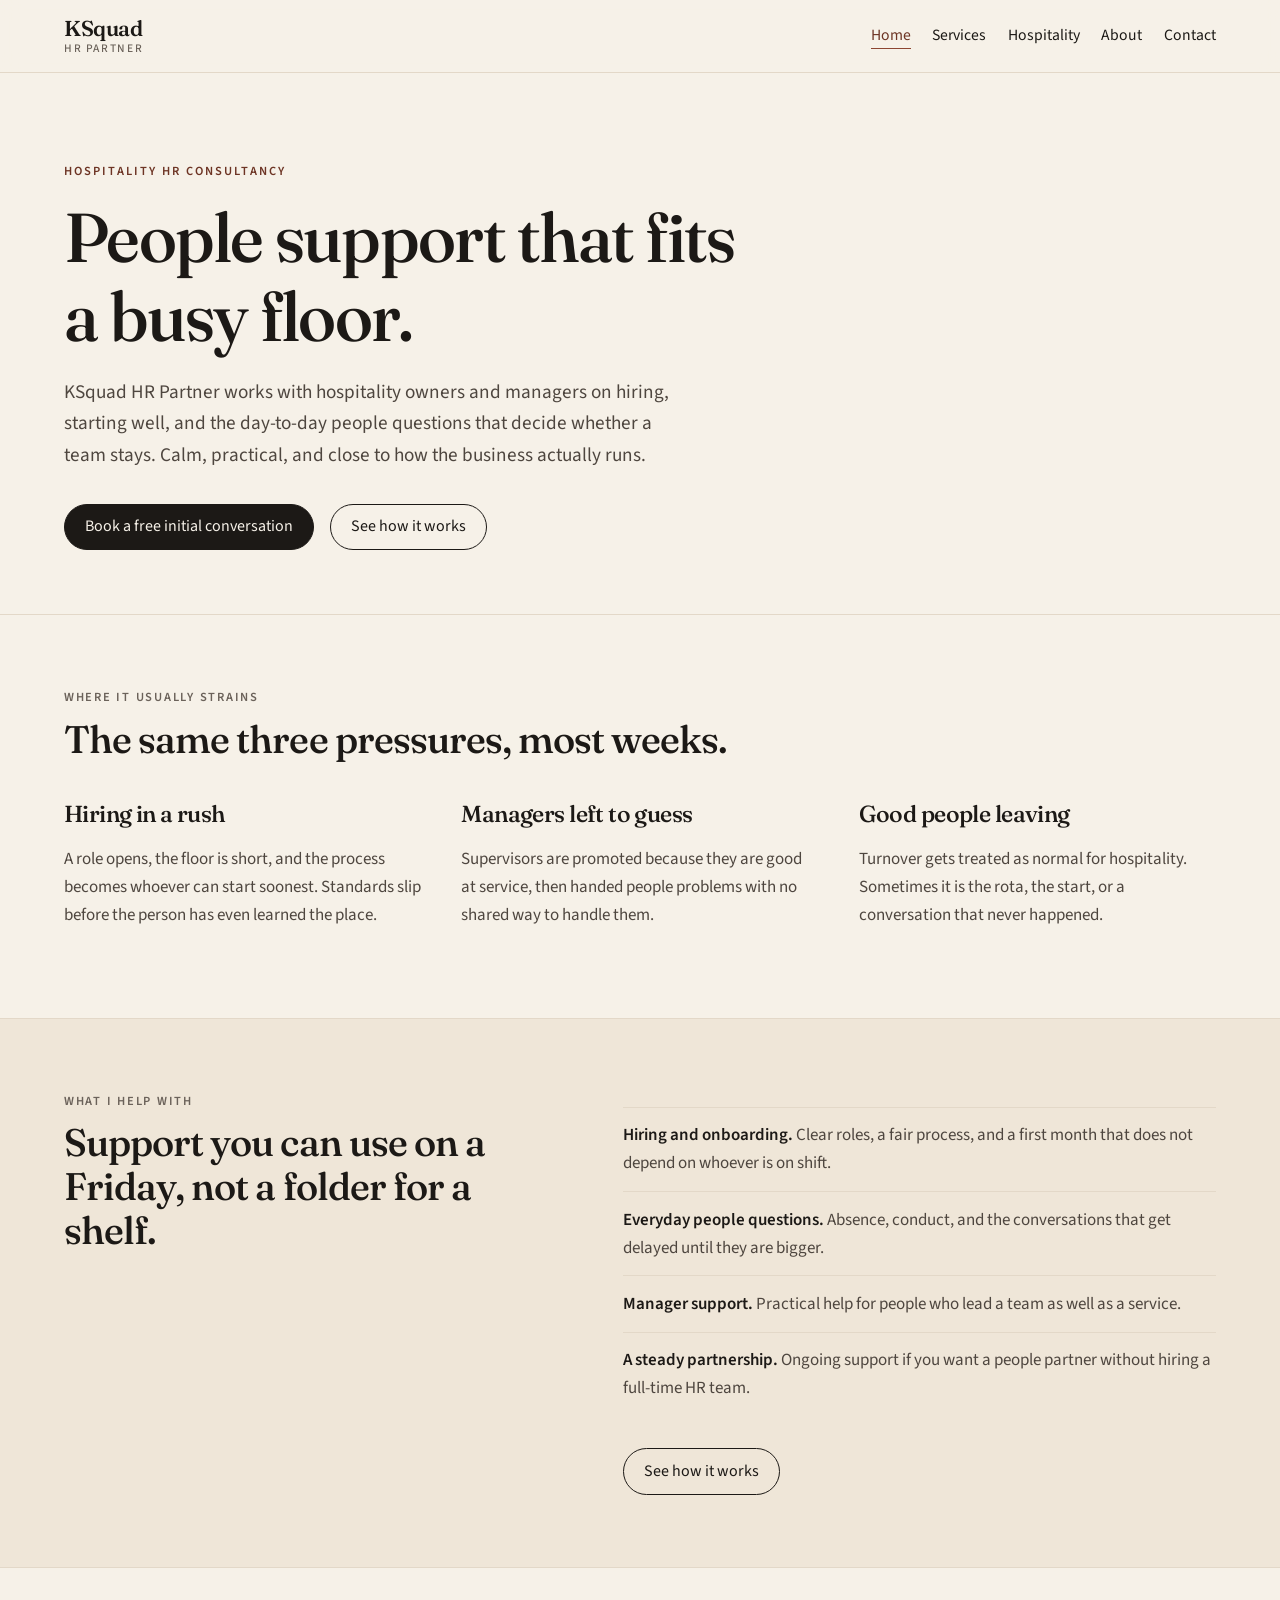
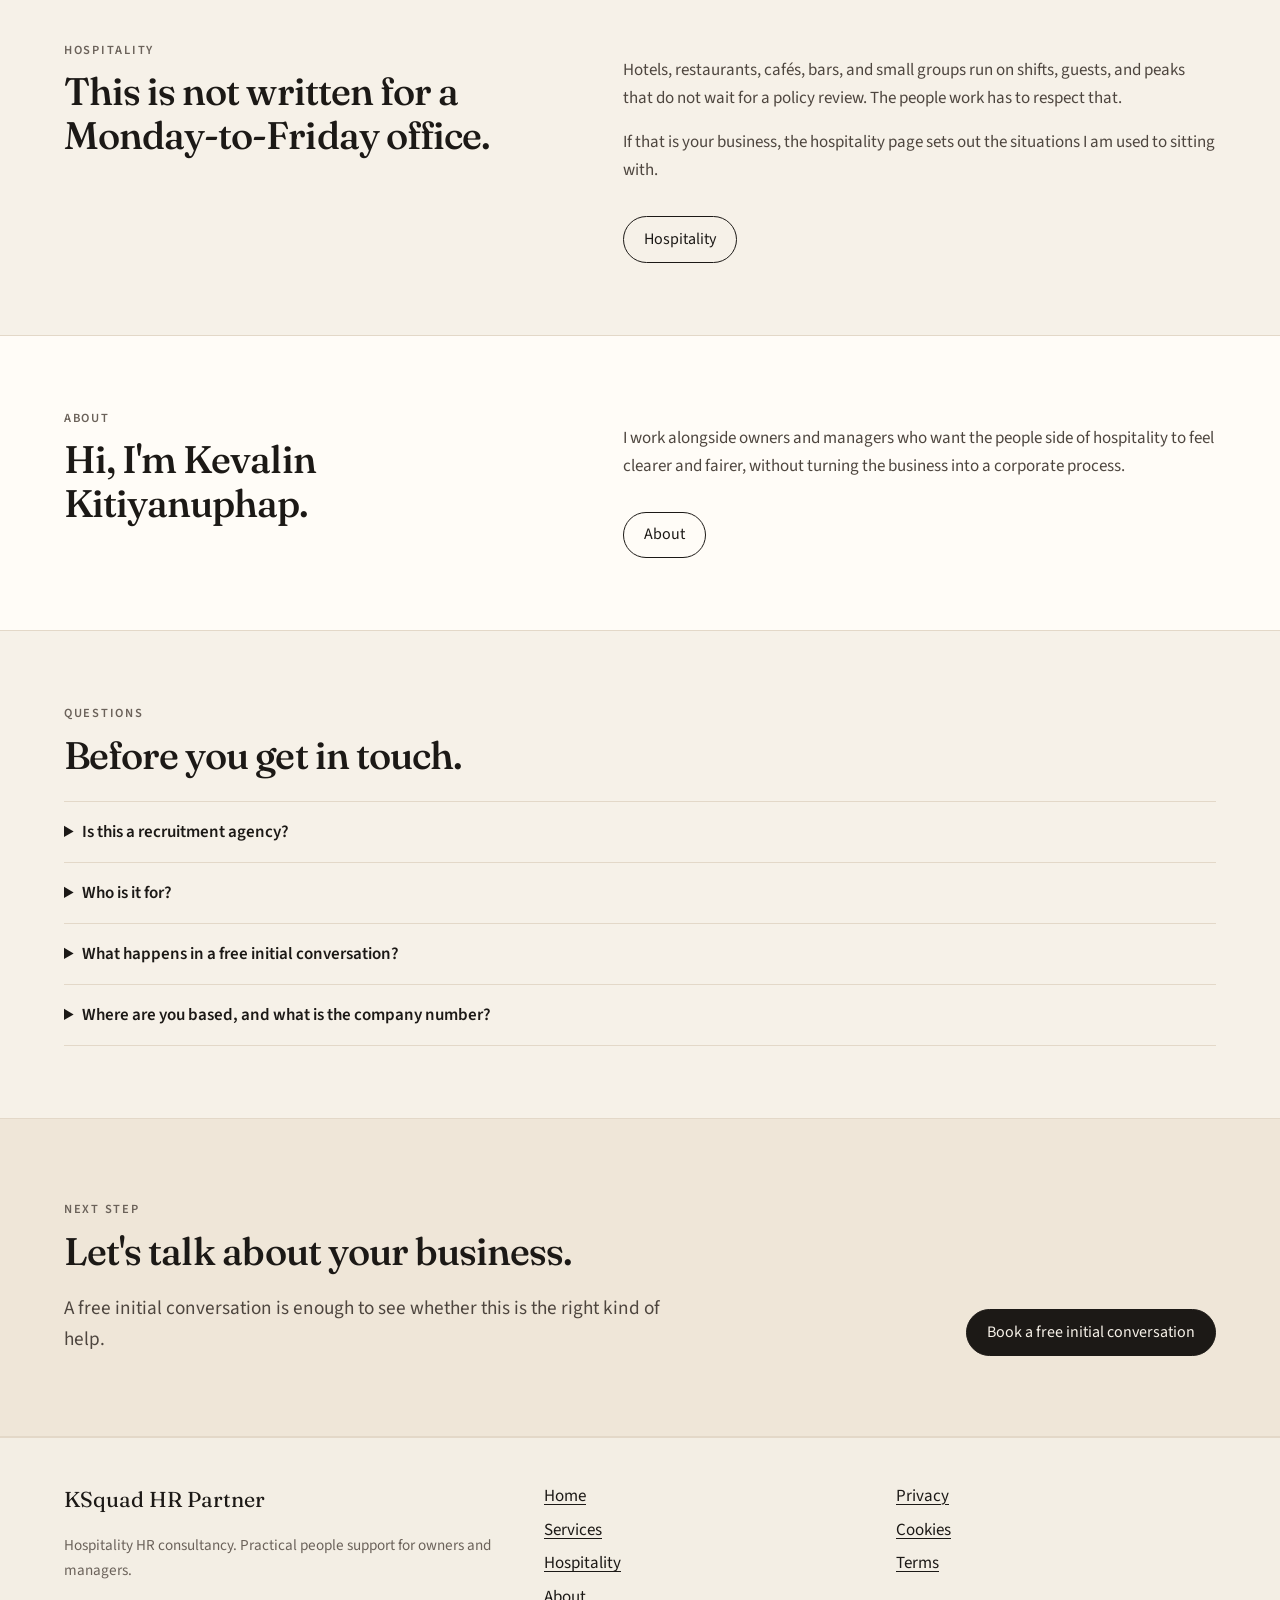
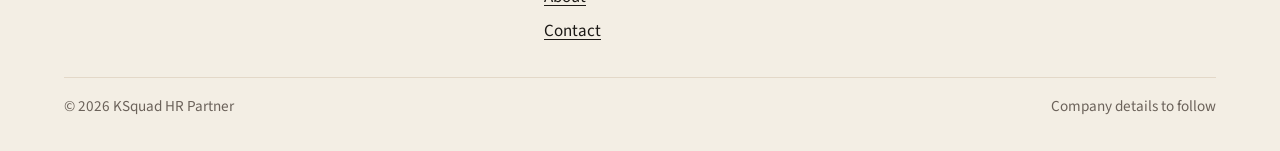
==== index.html @ db749e9b "Publish KSquad HR Partner marketing site Multi-page hospitality HR consultancy site for GitHub Pages" ====
<!DOCTYPE html>
<html lang="en">
<head>
  <meta charset="utf-8">
  <meta name="viewport" content="width=device-width, initial-scale=1">
  <title>KSquad HR Partner — Hospitality HR consultancy</title>
  <meta name="description" content="KSquad HR Partner helps hospitality owners and managers hire, lead, and keep their teams. Book a free initial conversation.">
  <link rel="icon" href="favicon.svg" type="image/svg+xml">
  <link rel="preconnect" href="https://fonts.googleapis.com">
  <link rel="preconnect" href="https://fonts.gstatic.com" crossorigin>
  <link href="https://fonts.googleapis.com/css2?family=Fraunces:opsz,wght@9..144,520;9..144,560&family=Source+Sans+3:ital,wght@0,400;0,600;1,400&display=swap" rel="stylesheet">
  <link rel="stylesheet" href="css/styles.css">
</head>
<body>
<a class="skip" href="#content">Skip to content</a>
<header class="site-header">
  <div class="wrap header-inner">
    <a class="brand" href="index.html">KSquad <span>HR Partner</span></a>
    <button class="nav-toggle" type="button" aria-expanded="false" aria-controls="site-nav">Menu</button>
    <nav id="site-nav" class="site-nav" aria-label="Primary">
      <a href="index.html" aria-current="page">Home</a>
      <a href="services.html">Services</a>
      <a href="hospitality.html">Hospitality</a>
      <a href="about.html">About</a>
      <a href="contact.html">Contact</a>
    </nav>
  </div>
</header>
<main id="content">

<section class="hero">
  <div class="wrap">
    <p class="eyebrow">Hospitality HR consultancy</p>
    <h1>People support that fits a busy floor.</h1>
    <p class="lede">KSquad HR Partner works with hospitality owners and managers on hiring, starting well, and the day-to-day people questions that decide whether a team stays. Calm, practical, and close to how the business actually runs.</p>
    <div class="actions">
      <a class="btn btn-primary" href="contact.html">Book a free initial conversation</a>
      <a class="btn btn-ghost" href="services.html">See how it works</a>
    </div>
  </div>
</section>
<hr class="rule">
<section class="section">
  <div class="wrap">
    <p class="kicker">Where it usually strains</p>
    <h2>The same three pressures, most weeks.</h2>
    <div class="grid-3">
      <article class="card">
        <h3>Hiring in a rush</h3>
        <p>A role opens, the floor is short, and the process becomes whoever can start soonest. Standards slip before the person has even learned the place.</p>
      </article>
      <article class="card">
        <h3>Managers left to guess</h3>
        <p>Supervisors are promoted because they are good at service, then handed people problems with no shared way to handle them.</p>
      </article>
      <article class="card">
        <h3>Good people leaving</h3>
        <p>Turnover gets treated as normal for hospitality. Sometimes it is the rota, the start, or a conversation that never happened.</p>
      </article>
    </div>
  </div>
</section>
<section class="section band">
  <div class="wrap split">
    <div>
      <p class="kicker">What I help with</p>
      <h2>Support you can use on a Friday, not a folder for a shelf.</h2>
    </div>
    <div>
      <ul class="list">
        <li><strong>Hiring and onboarding.</strong> Clear roles, a fair process, and a first month that does not depend on whoever is on shift.</li>
        <li><strong>Everyday people questions.</strong> Absence, conduct, and the conversations that get delayed until they are bigger.</li>
        <li><strong>Manager support.</strong> Practical help for people who lead a team as well as a service.</li>
        <li><strong>A steady partnership.</strong> Ongoing support if you want a people partner without hiring a full-time HR team.</li>
      </ul>
      <div class="actions">
        <a class="btn btn-ghost" href="services.html">See how it works</a>
      </div>
    </div>
  </div>
</section>
<section class="section">
  <div class="wrap split">
    <div>
      <p class="kicker">Hospitality</p>
      <h2>This is not written for a Monday-to-Friday office.</h2>
    </div>
    <div class="prose">
      <p>Hotels, restaurants, cafés, bars, and small groups run on shifts, guests, and peaks that do not wait for a policy review. The people work has to respect that.</p>
      <p>If that is your business, the hospitality page sets out the situations I am used to sitting with.</p>
      <div class="actions">
        <a class="btn btn-ghost" href="hospitality.html">Hospitality</a>
      </div>
    </div>
  </div>
</section>
<section class="section paper">
  <div class="wrap split">
    <div>
      <p class="kicker">About</p>
      <h2>Hi, I'm Kevalin Kitiyanuphap.</h2>
    </div>
    <div class="prose">
      <p>I work alongside owners and managers who want the people side of hospitality to feel clearer and fairer, without turning the business into a corporate process.</p>
      <div class="actions">
        <a class="btn btn-ghost" href="about.html">About</a>
      </div>
    </div>
  </div>
</section>
<section class="section">
  <div class="wrap">
    <p class="kicker">Questions</p>
    <h2>Before you get in touch.</h2>
    <div class="faq">
      <details>
        <summary>Is this a recruitment agency?</summary>
        <p>No. A recruitment agency fills a vacancy and moves on. KSquad HR Partner is a consultancy: how you hire, how people start, how managers lead, and how you handle what comes up after someone joins.</p>
      </details>
      <details>
        <summary>Who is it for?</summary>
        <p>Independent hotels, restaurants, cafés, bars, and small hospitality groups. It is especially useful if you are still the person who answers the people questions yourself.</p>
      </details>
      <details>
        <summary>What happens in a free initial conversation?</summary>
        <p>We talk about the business, what is getting in the way, and whether working together is a good fit. There is no obligation and no prepared pitch.</p>
      </details>
      <details>
        <summary>Where are you based, and what is the company number?</summary>
        <p>Company details to follow. Registered address and company number will be published when they are confirmed. They are not invented on this site.</p>
      </details>
    </div>
  </div>
</section>
<section class="close band">
  <div class="wrap">
    <div>
      <p class="kicker">Next step</p>
      <h2>Let's talk about your business.</h2>
      <p class="lede">A free initial conversation is enough to see whether this is the right kind of help.</p>
    </div>
    <a class="btn btn-primary" href="contact.html">Book a free initial conversation</a>
  </div>
</section>

</main>
<footer class="site-footer">
  <div class="wrap footer-grid">
    <div>
      <p class="footer-brand">KSquad HR Partner</p>
      <p class="note">Hospitality HR consultancy. Practical people support for owners and managers.</p>
    </div>
    <nav aria-label="Footer">
      <a href="index.html">Home</a>
      <a href="services.html">Services</a>
      <a href="hospitality.html">Hospitality</a>
      <a href="about.html">About</a>
      <a href="contact.html">Contact</a>
    </nav>
    <nav aria-label="Legal">
      <a href="privacy.html">Privacy</a>
      <a href="cookies.html">Cookies</a>
      <a href="terms.html">Terms</a>
    </nav>
  </div>
  <div class="wrap footer-base">
    <p>© 2026 KSquad HR Partner</p>
    <p>Company details to follow</p>
  </div>
</footer>
<script src="js/site.js"></script>
</body>
</html>
---- css/styles.css ----
:root {
  --cream: #f6f1e8;
  --cream-deep: #efe6d8;
  --paper: #fffcf7;
  --ink: #1c1916;
  --ink-soft: #4e463f;
  --muted: #6b625a;
  --line: #e3d8c8;
  --accent: #8c4632;
  --accent-deep: #6d3424;
  --header: 4.5rem;
  --wrap: 72rem;
  --serif: "Fraunces", "Iowan Old Style", Palatino, "Palatino Linotype", serif;
  --sans: "Source Sans 3", "Segoe UI", Helvetica, Arial, sans-serif;
}

*,
*::before,
*::after { box-sizing: border-box; }

html { scroll-behavior: smooth; }

body {
  margin: 0;
  background: var(--cream);
  color: var(--ink);
  font-family: var(--sans);
  font-size: 1.0625rem;
  line-height: 1.65;
  font-weight: 400;
}

img { max-width: 100%; }

a { color: var(--accent-deep); text-underline-offset: 0.18em; }

a:hover { color: var(--accent); }

:focus-visible {
  outline: 2px solid var(--accent);
  outline-offset: 3px;
}

.skip {
  position: absolute;
  left: 1rem;
  top: -4rem;
  background: var(--ink);
  color: var(--cream);
  padding: 0.6rem 0.9rem;
  z-index: 20;
}

.skip:focus { top: 0.6rem; color: var(--cream); }

.wrap {
  width: min(var(--wrap), calc(100% - 2.5rem));
  margin-inline: auto;
}

.site-header {
  position: sticky;
  top: 0;
  z-index: 10;
  background: rgba(246, 241, 232, 0.92);
  backdrop-filter: blur(10px);
  border-bottom: 1px solid var(--line);
}

.header-inner {
  min-height: var(--header);
  display: flex;
  align-items: center;
  justify-content: space-between;
  gap: 1.5rem;
}

.brand {
  color: var(--ink);
  text-decoration: none;
  font-family: var(--serif);
  font-weight: 560;
  font-size: 1.35rem;
  letter-spacing: -0.02em;
  line-height: 1.1;
}

.brand span {
  display: block;
  font-family: var(--sans);
  font-weight: 500;
  font-size: 0.72rem;
  letter-spacing: 0.14em;
  text-transform: uppercase;
  color: var(--muted);
  margin-top: 0.15rem;
}

.nav-toggle {
  display: none;
  background: transparent;
  border: 1px solid var(--ink);
  color: var(--ink);
  font: inherit;
  font-size: 0.95rem;
  padding: 0.4rem 0.75rem;
  border-radius: 999px;
  cursor: pointer;
}

.site-nav {
  display: flex;
  gap: 1.35rem;
  align-items: center;
}

.site-nav a {
  color: var(--ink);
  text-decoration: none;
  font-size: 0.98rem;
}

.site-nav a:hover { color: var(--accent-deep); }

.site-nav a[aria-current="page"] {
  color: var(--accent-deep);
  box-shadow: inset 0 -1px 0 var(--accent);
}

main { display: block; }

.hero {
  padding: 5.5rem 0 4rem;
}

.eyebrow {
  font-size: 0.78rem;
  letter-spacing: 0.16em;
  text-transform: uppercase;
  color: var(--accent-deep);
  margin: 0 0 1rem;
  font-weight: 600;
}

h1, h2, h3 {
  font-family: var(--serif);
  font-weight: 520;
  letter-spacing: -0.025em;
  line-height: 1.15;
  margin: 0;
}

h1 { font-size: clamp(2.5rem, 5.4vw, 4.4rem); max-width: 16ch; }

h2 { font-size: clamp(1.8rem, 3vw, 2.6rem); }

h3 { font-size: 1.45rem; }

.lede {
  font-size: 1.2rem;
  color: var(--ink-soft);
  max-width: 38rem;
  margin: 1.25rem 0 0;
}

.actions {
  display: flex;
  flex-wrap: wrap;
  gap: 0.75rem 1rem;
  margin-top: 2rem;
}

.btn {
  display: inline-flex;
  align-items: center;
  justify-content: center;
  text-decoration: none;
  border-radius: 999px;
  padding: 0.8rem 1.25rem;
  font-size: 1rem;
  line-height: 1.2;
  border: 1px solid var(--ink);
  cursor: pointer;
  font-family: inherit;
}

.btn-primary {
  background: var(--ink);
  color: var(--cream);
}

.btn-primary:hover { background: var(--accent-deep); border-color: var(--accent-deep); color: #fff; }

.btn-ghost {
  background: transparent;
  color: var(--ink);
}

.btn-ghost:hover { background: var(--cream-deep); color: var(--ink); }

.section { padding: 4.5rem 0; }

.section-tight { padding-top: 0; }

.rule {
  border: 0;
  border-top: 1px solid var(--line);
  margin: 0;
}

.band {
  background: var(--cream-deep);
  border-block: 1px solid var(--line);
}

.paper {
  background: var(--paper);
  border-block: 1px solid var(--line);
}

.split {
  display: grid;
  grid-template-columns: 1fr 1.2fr;
  gap: 3rem 4rem;
  align-items: start;
}

.grid-3 {
  display: grid;
  grid-template-columns: repeat(3, 1fr);
  gap: 2rem 2.5rem;
  margin-top: 2.5rem;
}

.grid-2 {
  display: grid;
  grid-template-columns: 1fr 1fr;
  gap: 1.5rem 2.5rem;
  margin-top: 2.25rem;
}

.kicker {
  font-size: 0.78rem;
  letter-spacing: 0.14em;
  text-transform: uppercase;
  color: var(--muted);
  margin: 0 0 0.55rem;
  font-weight: 600;
}

.card h3 { margin-bottom: 0.55rem; }

.card p, .prose p { color: var(--ink-soft); }

.prose { max-width: 40rem; }

.prose p { margin: 1rem 0 0; }

.prose h2 { margin-top: 2.5rem; }

.list {
  margin: 1rem 0 0;
  padding: 0;
  list-style: none;
}

.list li {
  padding: 0.85rem 0;
  border-top: 1px solid var(--line);
  color: var(--ink-soft);
}

.list strong { color: var(--ink); font-weight: 600; }

.steps { margin: 2rem 0 0; padding: 0; list-style: none; counter-reset: step; }

.steps li {
  counter-increment: step;
  display: grid;
  grid-template-columns: auto 1fr;
  gap: 1.25rem;
  padding: 1.35rem 0;
  border-top: 1px solid var(--line);
}

.steps li::before {
  content: counter(step, decimal-leading-zero);
  font-family: var(--serif);
  font-size: 1.35rem;
  color: var(--accent);
  min-width: 2.2rem;
}

.faq { margin-top: 1.5rem; }

.faq details {
  border-top: 1px solid var(--line);
  padding: 1rem 0;
}

.faq details:last-child { border-bottom: 1px solid var(--line); }

.faq summary {
  cursor: pointer;
  font-weight: 600;
  color: var(--ink);
}

.faq details p { margin: 0.7rem 0 0; color: var(--ink-soft); max-width: 42rem; }

.close {
  padding: 5rem 0;
}

.close .wrap {
  display: flex;
  justify-content: space-between;
  align-items: end;
  gap: 2rem;
}

.page-hero { padding: 4.25rem 0 2.5rem; }

.page-hero h1 { max-width: 18ch; }

.service {
  padding: 1.6rem 0;
  border-top: 1px solid var(--line);
}

.service:last-of-type { border-bottom: 1px solid var(--line); }

.service p { margin: 0.45rem 0 0; color: var(--ink-soft); max-width: 40rem; }

form {
  display: grid;
  gap: 1rem;
  margin-top: 1.75rem;
  max-width: 36rem;
}

label { display: grid; gap: 0.35rem; font-weight: 600; font-size: 0.95rem; }

input, textarea {
  font: inherit;
  color: var(--ink);
  background: var(--paper);
  border: 1px solid #d5cbbd;
  border-radius: 0.4rem;
  padding: 0.7rem 0.8rem;
  width: 100%;
}

textarea { min-height: 9rem; resize: vertical; }

.confirm {
  margin-top: 1.25rem;
  padding: 1rem 1.1rem;
  background: var(--paper);
  border: 1px solid var(--line);
  max-width: 36rem;
}

.confirm[hidden] { display: none; }

.contact-links {
  margin-top: 2rem;
  display: grid;
  gap: 0.35rem;
}

.note { color: var(--muted); font-size: 0.95rem; }

.site-footer {
  border-top: 1px solid var(--line);
  padding: 2.75rem 0 2rem;
  background: #f3eee4;
}

.footer-grid {
  display: grid;
  grid-template-columns: 1.4fr 1fr 1fr;
  gap: 2rem;
}

.footer-brand {
  font-family: var(--serif);
  font-size: 1.35rem;
  margin: 0 0 0.4rem;
}

.site-footer nav {
  display: flex;
  flex-direction: column;
  gap: 0.35rem;
}

.site-footer a { color: var(--ink); }

.footer-base {
  display: flex;
  justify-content: space-between;
  gap: 1rem;
  flex-wrap: wrap;
  margin-top: 2rem;
  padding-top: 1rem;
  border-top: 1px solid var(--line);
  color: var(--muted);
  font-size: 0.95rem;
}

.footer-base p { margin: 0; }

@media (max-width: 800px) {
  .nav-toggle { display: inline-flex; }

  .site-nav {
    display: none;
    position: absolute;
    left: 0;
    right: 0;
    top: 100%;
    background: var(--cream);
    border-bottom: 1px solid var(--line);
    flex-direction: column;
    align-items: flex-start;
    padding: 0.75rem 1.25rem 1.1rem;
    gap: 0.7rem;
  }

  .site-nav.is-open { display: flex; }

  .split, .grid-3, .grid-2, .footer-grid, .close .wrap {
    grid-template-columns: 1fr;
    display: grid;
  }

  .hero { padding-top: 3.25rem; }

  h1 { max-width: none; }

  .close .wrap { align-items: start; }
}

@media (prefers-reduced-motion: reduce) {
  html { scroll-behavior: auto; }
}
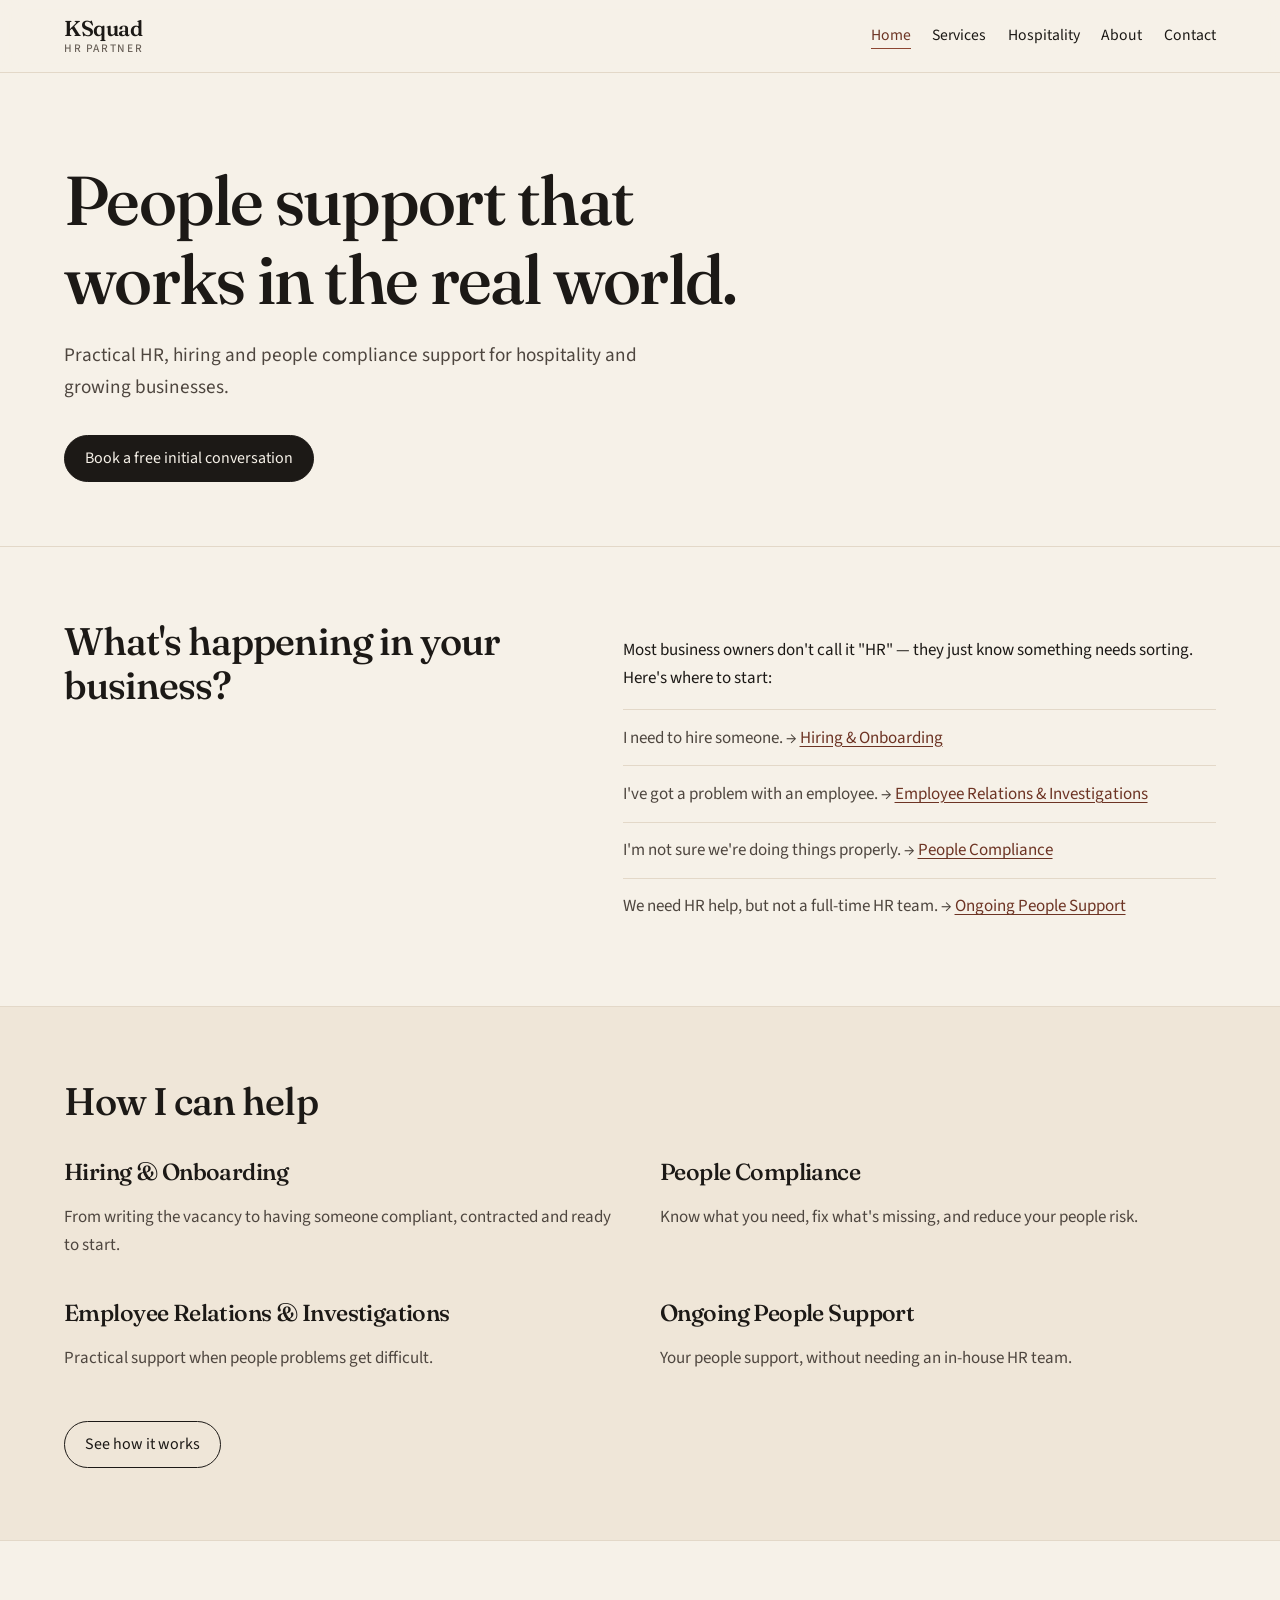
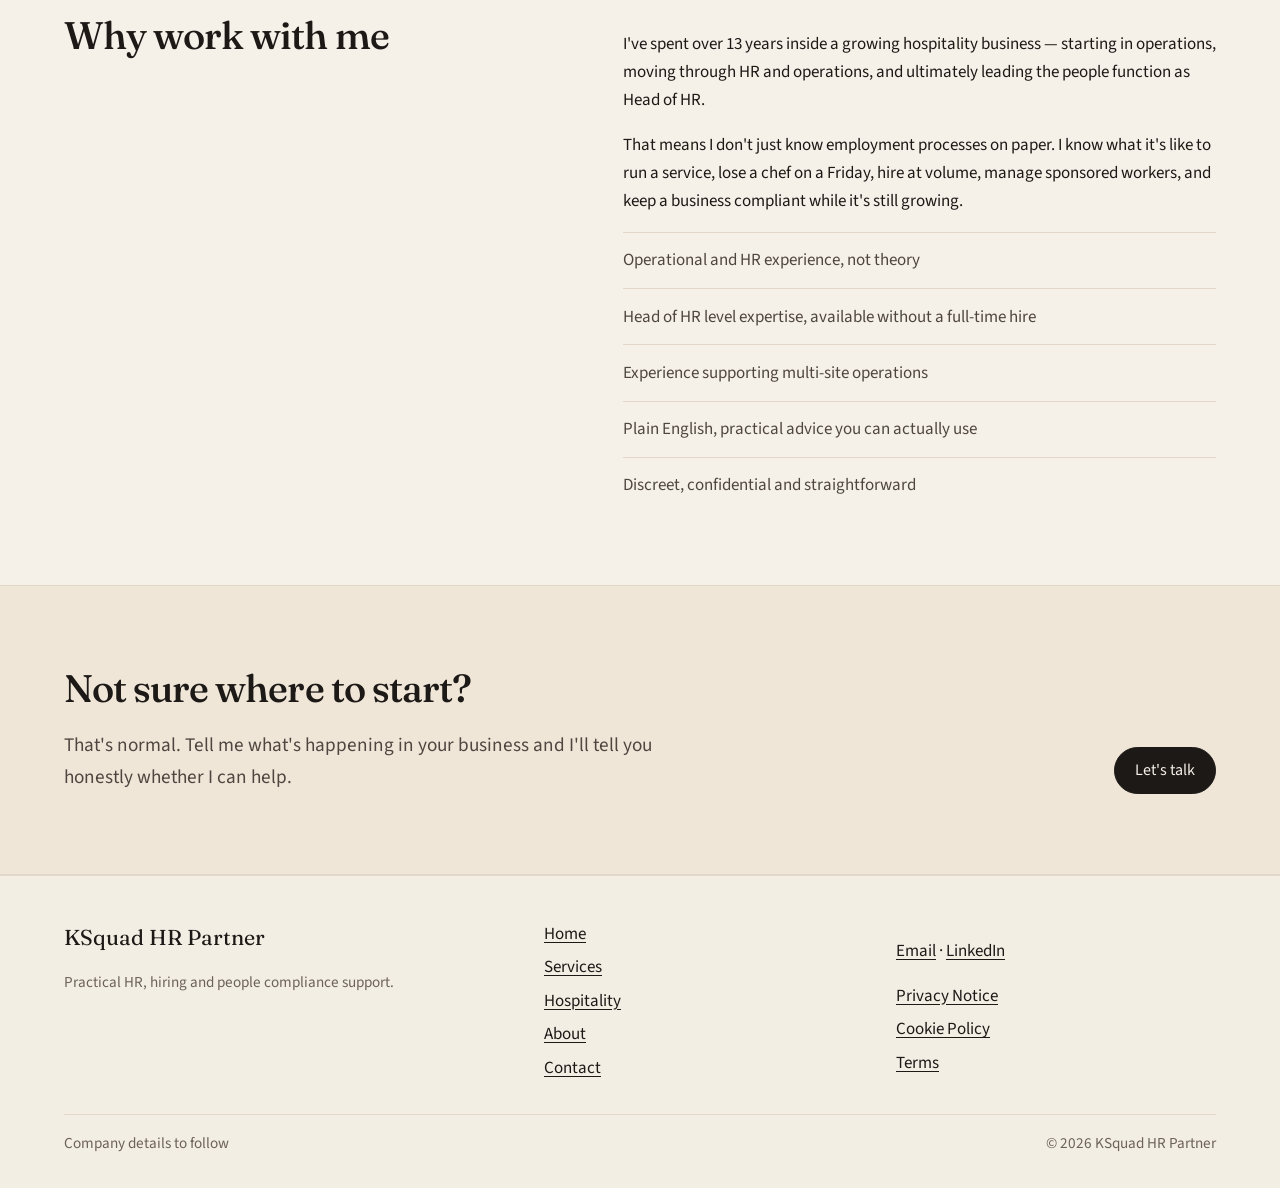
==== commit cd8397fd: "Replace page copy with the brief's exact lines Swap invented marketing text for the supplied headlin" ====
--- a/index.html
+++ b/index.html
@@ -3,8 +3,8 @@
 <head>
   <meta charset="utf-8">
   <meta name="viewport" content="width=device-width, initial-scale=1">
-  <title>KSquad HR Partner — Hospitality HR consultancy</title>
-  <meta name="description" content="KSquad HR Partner helps hospitality owners and managers hire, lead, and keep their teams. Book a free initial conversation.">
+  <title>KSquad HR Partner</title>
+  <meta name="description" content="Practical HR, hiring and people compliance support for hospitality and growing businesses.">
   <link rel="icon" href="favicon.svg" type="image/svg+xml">
   <link rel="preconnect" href="https://fonts.googleapis.com">
   <link rel="preconnect" href="https://fonts.gstatic.com" crossorigin>
@@ -30,116 +30,81 @@
 
 <section class="hero">
   <div class="wrap">
-    <p class="eyebrow">Hospitality HR consultancy</p>
-    <h1>People support that fits a busy floor.</h1>
-    <p class="lede">KSquad HR Partner works with hospitality owners and managers on hiring, starting well, and the day-to-day people questions that decide whether a team stays. Calm, practical, and close to how the business actually runs.</p>
+    <h1>People support that works in the real world.</h1>
+    <p class="lede">Practical HR, hiring and people compliance support for hospitality and growing businesses.</p>
     <div class="actions">
       <a class="btn btn-primary" href="contact.html">Book a free initial conversation</a>
-      <a class="btn btn-ghost" href="services.html">See how it works</a>
     </div>
   </div>
 </section>
 <hr class="rule">
 <section class="section">
-  <div class="wrap">
-    <p class="kicker">Where it usually strains</p>
-    <h2>The same three pressures, most weeks.</h2>
-    <div class="grid-3">
-      <article class="card">
-        <h3>Hiring in a rush</h3>
-        <p>A role opens, the floor is short, and the process becomes whoever can start soonest. Standards slip before the person has even learned the place.</p>
-      </article>
-      <article class="card">
-        <h3>Managers left to guess</h3>
-        <p>Supervisors are promoted because they are good at service, then handed people problems with no shared way to handle them.</p>
-      </article>
-      <article class="card">
-        <h3>Good people leaving</h3>
-        <p>Turnover gets treated as normal for hospitality. Sometimes it is the rota, the start, or a conversation that never happened.</p>
-      </article>
+  <div class="wrap split">
+    <div>
+      <h2>What's happening in your business?</h2>
+    </div>
+    <div>
+      <p>Most business owners don't call it "HR" — they just know something needs sorting. Here's where to start:</p>
+      <ul class="list">
+        <li>I need to hire someone. → <a href="services.html#hiring">Hiring &amp; Onboarding</a></li>
+        <li>I've got a problem with an employee. → <a href="services.html#relations">Employee Relations &amp; Investigations</a></li>
+        <li>I'm not sure we're doing things properly. → <a href="services.html#compliance">People Compliance</a></li>
+        <li>We need HR help, but not a full-time HR team. → <a href="services.html#ongoing">Ongoing People Support</a></li>
+      </ul>
     </div>
   </div>
 </section>
 <section class="section band">
-  <div class="wrap split">
-    <div>
-      <p class="kicker">What I help with</p>
-      <h2>Support you can use on a Friday, not a folder for a shelf.</h2>
+  <div class="wrap">
+    <h2>How I can help</h2>
+    <div class="grid-2">
+      <article class="card">
+        <h3>Hiring &amp; Onboarding</h3>
+        <p>From writing the vacancy to having someone compliant, contracted and ready to start.</p>
+      </article>
+      <article class="card">
+        <h3>People Compliance</h3>
+        <p>Know what you need, fix what's missing, and reduce your people risk.</p>
+      </article>
+      <article class="card">
+        <h3>Employee Relations &amp; Investigations</h3>
+        <p>Practical support when people problems get difficult.</p>
+      </article>
+      <article class="card">
+        <h3>Ongoing People Support</h3>
+        <p>Your people support, without needing an in-house HR team.</p>
+      </article>
     </div>
-    <div>
-      <ul class="list">
-        <li><strong>Hiring and onboarding.</strong> Clear roles, a fair process, and a first month that does not depend on whoever is on shift.</li>
-        <li><strong>Everyday people questions.</strong> Absence, conduct, and the conversations that get delayed until they are bigger.</li>
-        <li><strong>Manager support.</strong> Practical help for people who lead a team as well as a service.</li>
-        <li><strong>A steady partnership.</strong> Ongoing support if you want a people partner without hiring a full-time HR team.</li>
-      </ul>
-      <div class="actions">
-        <a class="btn btn-ghost" href="services.html">See how it works</a>
-      </div>
+    <div class="actions">
+      <a class="btn btn-ghost" href="services.html">See how it works</a>
     </div>
   </div>
 </section>
 <section class="section">
   <div class="wrap split">
     <div>
-      <p class="kicker">Hospitality</p>
-      <h2>This is not written for a Monday-to-Friday office.</h2>
+      <h2>Why work with me</h2>
     </div>
-    <div class="prose">
-      <p>Hotels, restaurants, cafés, bars, and small groups run on shifts, guests, and peaks that do not wait for a policy review. The people work has to respect that.</p>
-      <p>If that is your business, the hospitality page sets out the situations I am used to sitting with.</p>
-      <div class="actions">
-        <a class="btn btn-ghost" href="hospitality.html">Hospitality</a>
-      </div>
-    </div>
-  </div>
-</section>
-<section class="section paper">
-  <div class="wrap split">
     <div>
-      <p class="kicker">About</p>
-      <h2>Hi, I'm Kevalin Kitiyanuphap.</h2>
-    </div>
-    <div class="prose">
-      <p>I work alongside owners and managers who want the people side of hospitality to feel clearer and fairer, without turning the business into a corporate process.</p>
-      <div class="actions">
-        <a class="btn btn-ghost" href="about.html">About</a>
-      </div>
-    </div>
-  </div>
-</section>
-<section class="section">
-  <div class="wrap">
-    <p class="kicker">Questions</p>
-    <h2>Before you get in touch.</h2>
-    <div class="faq">
-      <details>
-        <summary>Is this a recruitment agency?</summary>
-        <p>No. A recruitment agency fills a vacancy and moves on. KSquad HR Partner is a consultancy: how you hire, how people start, how managers lead, and how you handle what comes up after someone joins.</p>
-      </details>
-      <details>
-        <summary>Who is it for?</summary>
-        <p>Independent hotels, restaurants, cafés, bars, and small hospitality groups. It is especially useful if you are still the person who answers the people questions yourself.</p>
-      </details>
-      <details>
-        <summary>What happens in a free initial conversation?</summary>
-        <p>We talk about the business, what is getting in the way, and whether working together is a good fit. There is no obligation and no prepared pitch.</p>
-      </details>
-      <details>
-        <summary>Where are you based, and what is the company number?</summary>
-        <p>Company details to follow. Registered address and company number will be published when they are confirmed. They are not invented on this site.</p>
-      </details>
+      <p>I've spent over 13 years inside a growing hospitality business — starting in operations, moving through HR and operations, and ultimately leading the people function as Head of HR.</p>
+      <p>That means I don't just know employment processes on paper. I know what it's like to run a service, lose a chef on a Friday, hire at volume, manage sponsored workers, and keep a business compliant while it's still growing.</p>
+      <ul class="list">
+        <li>Operational and HR experience, not theory</li>
+        <li>Head of HR level expertise, available without a full-time hire</li>
+        <li>Experience supporting multi-site operations</li>
+        <li>Plain English, practical advice you can actually use</li>
+        <li>Discreet, confidential and straightforward</li>
+      </ul>
     </div>
   </div>
 </section>
 <section class="close band">
   <div class="wrap">
     <div>
-      <p class="kicker">Next step</p>
-      <h2>Let's talk about your business.</h2>
-      <p class="lede">A free initial conversation is enough to see whether this is the right kind of help.</p>
+      <h2>Not sure where to start?</h2>
+      <p class="lede">That's normal. Tell me what's happening in your business and I'll tell you honestly whether I can help.</p>
     </div>
-    <a class="btn btn-primary" href="contact.html">Book a free initial conversation</a>
+    <a class="btn btn-primary" href="contact.html">Let's talk</a>
   </div>
 </section>
 
@@ -148,7 +113,7 @@
   <div class="wrap footer-grid">
     <div>
       <p class="footer-brand">KSquad HR Partner</p>
-      <p class="note">Hospitality HR consultancy. Practical people support for owners and managers.</p>
+      <p class="note">Practical HR, hiring and people compliance support.</p>
     </div>
     <nav aria-label="Footer">
       <a href="index.html">Home</a>
@@ -157,15 +122,18 @@
       <a href="about.html">About</a>
       <a href="contact.html">Contact</a>
     </nav>
-    <nav aria-label="Legal">
-      <a href="privacy.html">Privacy</a>
-      <a href="cookies.html">Cookies</a>
-      <a href="terms.html">Terms</a>
-    </nav>
+    <div>
+      <p><a href="mailto:hello@example.com">Email</a> · <a href="#">LinkedIn</a></p>
+      <nav aria-label="Legal">
+        <a href="privacy.html">Privacy Notice</a>
+        <a href="cookies.html">Cookie Policy</a>
+        <a href="terms.html">Terms</a>
+      </nav>
+    </div>
   </div>
   <div class="wrap footer-base">
+    <p>Company details to follow</p>
     <p>© 2026 KSquad HR Partner</p>
-    <p>Company details to follow</p>
   </div>
 </footer>
 <script src="js/site.js"></script>
--- a/css/styles.css
+++ b/css/styles.css
@@ -446,3 +446,5 @@
 @media (prefers-reduced-motion: reduce) {
   html { scroll-behavior: auto; }
 }
+
+.service, [id] { scroll-margin-top: 5.5rem; }
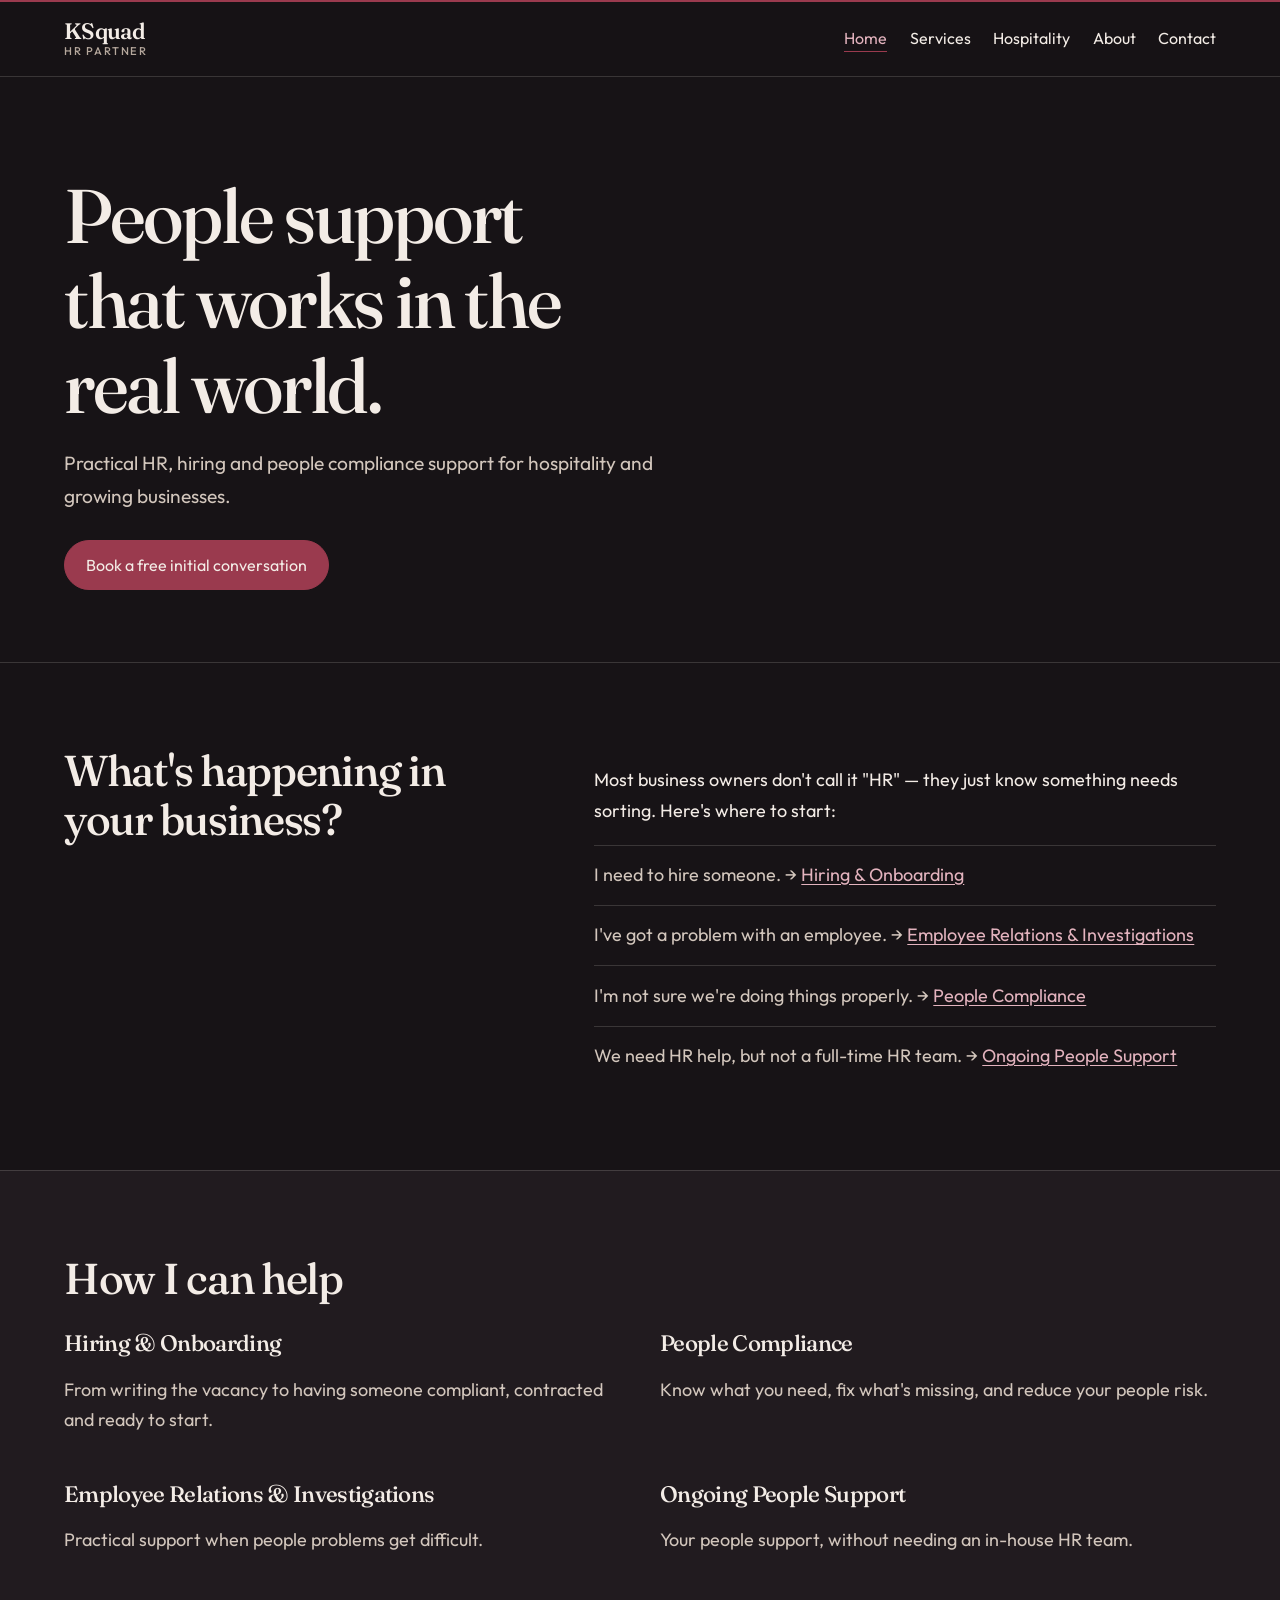
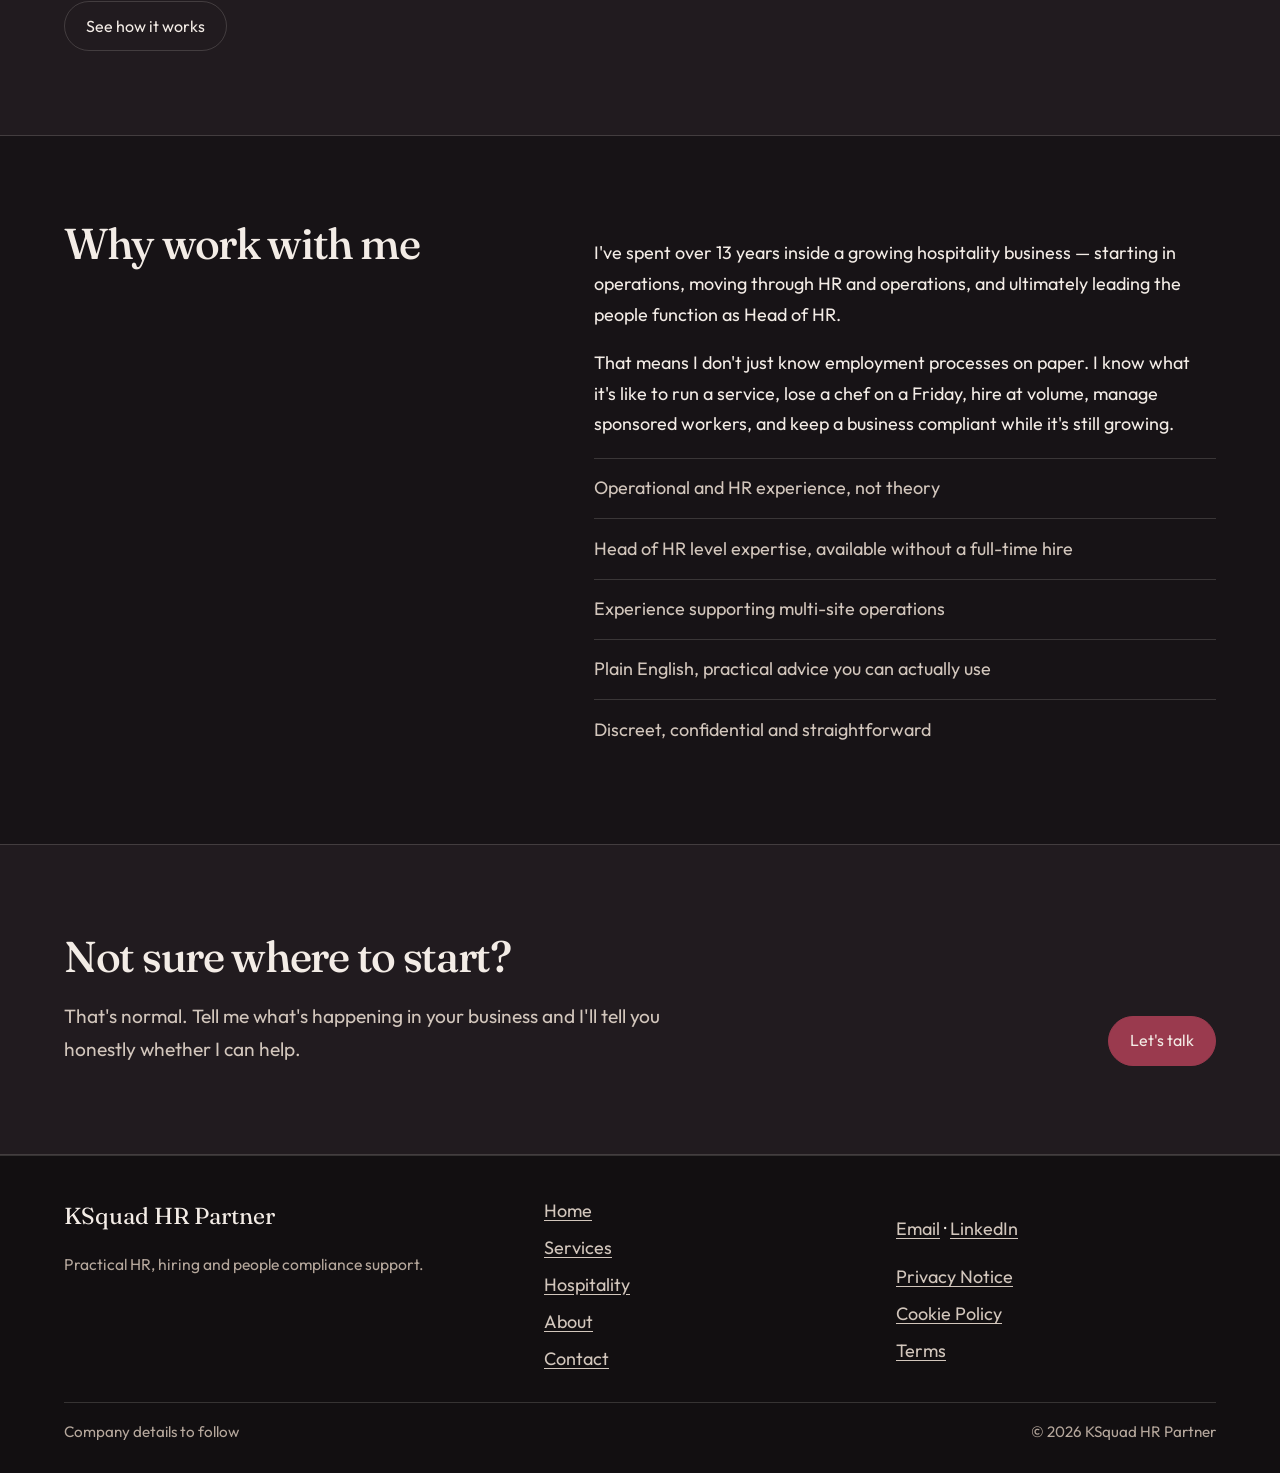
==== commit d721a58d: "Restyle the site in deep ink with a burgundy accent Replace the cream palette with warm off-white ty" ====
--- a/index.html
+++ b/index.html
@@ -8,7 +8,7 @@
   <link rel="icon" href="favicon.svg" type="image/svg+xml">
   <link rel="preconnect" href="https://fonts.googleapis.com">
   <link rel="preconnect" href="https://fonts.gstatic.com" crossorigin>
-  <link href="https://fonts.googleapis.com/css2?family=Fraunces:opsz,wght@9..144,520;9..144,560&family=Source+Sans+3:ital,wght@0,400;0,600;1,400&display=swap" rel="stylesheet">
+  <link href="https://fonts.googleapis.com/css2?family=Fraunces:opsz,wght@9..144,500;9..144,560&family=Outfit:wght@400;500;600&display=swap" rel="stylesheet">
   <link rel="stylesheet" href="css/styles.css">
 </head>
 <body>
--- a/css/styles.css
+++ b/css/styles.css
@@ -1,18 +1,18 @@
 
 :root {
-  --cream: #f6f1e8;
-  --cream-deep: #efe6d8;
-  --paper: #fffcf7;
-  --ink: #1c1916;
-  --ink-soft: #4e463f;
-  --muted: #6b625a;
-  --line: #e3d8c8;
-  --accent: #8c4632;
-  --accent-deep: #6d3424;
-  --header: 4.5rem;
+  --bg: #171316;
+  --bg-raised: #211b1f;
+  --bg-field: #2a2328;
+  --text: #f3ece6;
+  --text-soft: #d2c6bc;
+  --muted: #b5a79c;
+  --line: rgba(243, 236, 230, 0.16);
+  --accent: #9a3a4e;
+  --accent-soft: #e3b3be;
+  --header: 4.6rem;
   --wrap: 72rem;
   --serif: "Fraunces", "Iowan Old Style", Palatino, "Palatino Linotype", serif;
-  --sans: "Source Sans 3", "Segoe UI", Helvetica, Arial, sans-serif;
+  --sans: "Outfit", "Segoe UI", Helvetica, Arial, sans-serif;
 }
 
 *,
@@ -23,22 +23,22 @@
 
 body {
   margin: 0;
-  background: var(--cream);
-  color: var(--ink);
+  background: var(--bg);
+  color: var(--text);
   font-family: var(--sans);
-  font-size: 1.0625rem;
-  line-height: 1.65;
+  font-size: 1.125rem;
+  line-height: 1.7;
   font-weight: 400;
 }
 
 img { max-width: 100%; }
 
-a { color: var(--accent-deep); text-underline-offset: 0.18em; }
-
-a:hover { color: var(--accent); }
+a { color: var(--accent-soft); text-underline-offset: 0.18em; }
+
+a:hover { color: var(--text); }
 
 :focus-visible {
-  outline: 2px solid var(--accent);
+  outline: 2px solid var(--accent-soft);
   outline-offset: 3px;
 }
 
@@ -46,16 +46,16 @@
   position: absolute;
   left: 1rem;
   top: -4rem;
-  background: var(--ink);
-  color: var(--cream);
+  background: var(--text);
+  color: var(--bg);
   padding: 0.6rem 0.9rem;
   z-index: 20;
 }
 
-.skip:focus { top: 0.6rem; color: var(--cream); }
+.skip:focus { top: 0.6rem; }
 
 .wrap {
-  width: min(var(--wrap), calc(100% - 2.5rem));
+  width: min(var(--wrap), calc(100% - 1.5rem));
   margin-inline: auto;
 }
 
@@ -63,9 +63,16 @@
   position: sticky;
   top: 0;
   z-index: 10;
-  background: rgba(246, 241, 232, 0.92);
-  backdrop-filter: blur(10px);
+  background: rgba(23, 19, 22, 0.9);
+  backdrop-filter: blur(14px);
   border-bottom: 1px solid var(--line);
+}
+
+.site-header::before {
+  content: "";
+  display: block;
+  height: 2px;
+  background: var(--accent);
 }
 
 .header-inner {
@@ -73,102 +80,111 @@
   display: flex;
   align-items: center;
   justify-content: space-between;
-  gap: 1.5rem;
+  gap: 1rem;
 }
 
 .brand {
-  color: var(--ink);
+  color: var(--text);
   text-decoration: none;
   font-family: var(--serif);
   font-weight: 560;
-  font-size: 1.35rem;
-  letter-spacing: -0.02em;
-  line-height: 1.1;
+  font-size: 1.4rem;
+  letter-spacing: -0.03em;
+  line-height: 1.05;
 }
 
 .brand span {
   display: block;
   font-family: var(--sans);
   font-weight: 500;
-  font-size: 0.72rem;
-  letter-spacing: 0.14em;
+  font-size: 0.7rem;
+  letter-spacing: 0.16em;
   text-transform: uppercase;
   color: var(--muted);
-  margin-top: 0.15rem;
+  margin-top: 0.2rem;
 }
 
 .nav-toggle {
-  display: none;
+  display: inline-flex;
   background: transparent;
-  border: 1px solid var(--ink);
-  color: var(--ink);
+  border: 1px solid var(--line);
+  color: var(--text);
   font: inherit;
   font-size: 0.95rem;
-  padding: 0.4rem 0.75rem;
+  padding: 0.45rem 0.85rem;
   border-radius: 999px;
   cursor: pointer;
 }
 
 .site-nav {
-  display: flex;
-  gap: 1.35rem;
-  align-items: center;
-}
+  display: none;
+  position: absolute;
+  left: 0;
+  right: 0;
+  top: 100%;
+  background: var(--bg-raised);
+  border-bottom: 1px solid var(--line);
+  flex-direction: column;
+  align-items: flex-start;
+  padding: 0.85rem 1.15rem 1.15rem;
+  gap: 0.85rem;
+}
+
+.site-nav.is-open { display: flex; }
 
 .site-nav a {
-  color: var(--ink);
+  color: var(--text);
   text-decoration: none;
-  font-size: 0.98rem;
-}
-
-.site-nav a:hover { color: var(--accent-deep); }
+  font-size: 1.05rem;
+}
+
+.site-nav a:hover { color: var(--accent-soft); }
 
 .site-nav a[aria-current="page"] {
-  color: var(--accent-deep);
+  color: var(--accent-soft);
   box-shadow: inset 0 -1px 0 var(--accent);
 }
 
 main { display: block; }
 
-.hero {
-  padding: 5.5rem 0 4rem;
-}
+.hero { padding: 3.25rem 0 2.75rem; }
 
 .eyebrow {
-  font-size: 0.78rem;
-  letter-spacing: 0.16em;
+  font-size: 0.75rem;
+  letter-spacing: 0.18em;
   text-transform: uppercase;
-  color: var(--accent-deep);
+  color: var(--accent-soft);
   margin: 0 0 1rem;
   font-weight: 600;
 }
 
 h1, h2, h3 {
   font-family: var(--serif);
-  font-weight: 520;
-  letter-spacing: -0.025em;
-  line-height: 1.15;
+  font-weight: 500;
+  letter-spacing: -0.03em;
+  line-height: 1.12;
   margin: 0;
-}
-
-h1 { font-size: clamp(2.5rem, 5.4vw, 4.4rem); max-width: 16ch; }
-
-h2 { font-size: clamp(1.8rem, 3vw, 2.6rem); }
-
-h3 { font-size: 1.45rem; }
+  color: var(--text);
+}
+
+h1 { font-size: clamp(2.55rem, 12vw, 4.75rem); max-width: 12ch; }
+
+h2 { font-size: clamp(1.85rem, 7vw, 2.7rem); }
+
+h3 { font-size: 1.4rem; }
 
 .lede {
   font-size: 1.2rem;
-  color: var(--ink-soft);
+  color: var(--text-soft);
   max-width: 38rem;
-  margin: 1.25rem 0 0;
+  margin: 1.2rem 0 0;
 }
 
 .actions {
   display: flex;
   flex-wrap: wrap;
-  gap: 0.75rem 1rem;
-  margin-top: 2rem;
+  gap: 0.75rem;
+  margin-top: 1.75rem;
 }
 
 .btn {
@@ -177,29 +193,31 @@
   justify-content: center;
   text-decoration: none;
   border-radius: 999px;
-  padding: 0.8rem 1.25rem;
+  padding: 0.9rem 1.3rem;
   font-size: 1rem;
   line-height: 1.2;
-  border: 1px solid var(--ink);
+  border: 1px solid transparent;
   cursor: pointer;
   font-family: inherit;
 }
 
 .btn-primary {
-  background: var(--ink);
-  color: var(--cream);
-}
-
-.btn-primary:hover { background: var(--accent-deep); border-color: var(--accent-deep); color: #fff; }
+  background: var(--accent);
+  color: var(--text);
+  border-color: var(--accent);
+}
+
+.btn-primary:hover { background: #b24a60; border-color: #b24a60; color: var(--text); }
 
 .btn-ghost {
   background: transparent;
-  color: var(--ink);
-}
-
-.btn-ghost:hover { background: var(--cream-deep); color: var(--ink); }
-
-.section { padding: 4.5rem 0; }
+  color: var(--text);
+  border-color: var(--line);
+}
+
+.btn-ghost:hover { border-color: var(--accent-soft); color: var(--text); }
+
+.section { padding: 3.25rem 0; }
 
 .section-tight { padding-top: 0; }
 
@@ -210,39 +228,30 @@
 }
 
 .band {
-  background: var(--cream-deep);
+  background: var(--bg-raised);
   border-block: 1px solid var(--line);
 }
 
 .paper {
-  background: var(--paper);
+  background: var(--bg-raised);
   border-block: 1px solid var(--line);
 }
 
-.split {
+.split,
+.grid-3,
+.grid-2,
+.footer-grid,
+.close .wrap {
   display: grid;
-  grid-template-columns: 1fr 1.2fr;
-  gap: 3rem 4rem;
-  align-items: start;
-}
-
-.grid-3 {
-  display: grid;
-  grid-template-columns: repeat(3, 1fr);
-  gap: 2rem 2.5rem;
-  margin-top: 2.5rem;
-}
-
-.grid-2 {
-  display: grid;
-  grid-template-columns: 1fr 1fr;
-  gap: 1.5rem 2.5rem;
-  margin-top: 2.25rem;
-}
+  grid-template-columns: 1fr;
+  gap: 1.5rem;
+}
+
+.grid-3, .grid-2 { margin-top: 1.75rem; }
 
 .kicker {
-  font-size: 0.78rem;
-  letter-spacing: 0.14em;
+  font-size: 0.75rem;
+  letter-spacing: 0.16em;
   text-transform: uppercase;
   color: var(--muted);
   margin: 0 0 0.55rem;
@@ -251,36 +260,35 @@
 
 .card h3 { margin-bottom: 0.55rem; }
 
-.card p, .prose p { color: var(--ink-soft); }
-
-.prose { max-width: 40rem; }
+.card p, .prose p, .service p, .lede, .list li { color: var(--text-soft); }
+
+.prose { max-width: 42rem; }
 
 .prose p { margin: 1rem 0 0; }
 
-.prose h2 { margin-top: 2.5rem; }
+.prose h2 { margin-top: 2.4rem; }
 
 .list {
-  margin: 1rem 0 0;
+  margin: 1.1rem 0 0;
   padding: 0;
   list-style: none;
 }
 
 .list li {
-  padding: 0.85rem 0;
-  border-top: 1px solid var(--line);
-  color: var(--ink-soft);
-}
-
-.list strong { color: var(--ink); font-weight: 600; }
-
-.steps { margin: 2rem 0 0; padding: 0; list-style: none; counter-reset: step; }
+  padding: 0.9rem 0;
+  border-top: 1px solid var(--line);
+}
+
+.list strong { color: var(--text); font-weight: 600; }
+
+.steps { margin: 1.5rem 0 0; padding: 0; list-style: none; counter-reset: step; }
 
 .steps li {
   counter-increment: step;
   display: grid;
   grid-template-columns: auto 1fr;
-  gap: 1.25rem;
-  padding: 1.35rem 0;
+  gap: 1rem;
+  padding: 1.2rem 0;
   border-top: 1px solid var(--line);
 }
 
@@ -288,122 +296,136 @@
   content: counter(step, decimal-leading-zero);
   font-family: var(--serif);
   font-size: 1.35rem;
-  color: var(--accent);
-  min-width: 2.2rem;
-}
-
-.faq { margin-top: 1.5rem; }
-
-.faq details {
-  border-top: 1px solid var(--line);
+  color: var(--accent-soft);
+}
+
+.faq { margin-top: 1.25rem; }
+
+.faq p {
+  margin: 0;
   padding: 1rem 0;
-}
-
-.faq details:last-child { border-bottom: 1px solid var(--line); }
-
-.faq summary {
-  cursor: pointer;
+  border-top: 1px solid var(--line);
+  color: var(--text-soft);
+}
+
+.faq p:last-child { border-bottom: 1px solid var(--line); }
+
+.close { padding: 3.5rem 0; }
+
+.close .wrap { align-items: start; }
+
+.page-hero { padding: 2.75rem 0 1.5rem; }
+
+.page-hero h1 { max-width: 14ch; }
+
+.service {
+  padding: 1.75rem 0 1.4rem;
+  border-top: 1px solid var(--line);
+}
+
+.service:last-of-type { border-bottom: 1px solid var(--line); }
+
+.service h2 { margin-bottom: 0.7rem; }
+
+.service h3 {
+  margin-top: 1.35rem;
+  font-family: var(--sans);
+  font-size: 0.95rem;
   font-weight: 600;
-  color: var(--ink);
-}
-
-.faq details p { margin: 0.7rem 0 0; color: var(--ink-soft); max-width: 42rem; }
-
-.close {
-  padding: 5rem 0;
-}
-
-.close .wrap {
-  display: flex;
-  justify-content: space-between;
-  align-items: end;
-  gap: 2rem;
-}
-
-.page-hero { padding: 4.25rem 0 2.5rem; }
-
-.page-hero h1 { max-width: 18ch; }
-
-.service {
-  padding: 1.6rem 0;
-  border-top: 1px solid var(--line);
-}
-
-.service:last-of-type { border-bottom: 1px solid var(--line); }
-
-.service p { margin: 0.45rem 0 0; color: var(--ink-soft); max-width: 40rem; }
+  letter-spacing: 0.04em;
+}
+
+.service p { margin: 0.7rem 0 0; max-width: 42rem; }
+
+.service em { color: var(--text); }
 
 form {
   display: grid;
-  gap: 1rem;
+  gap: 1.15rem;
   margin-top: 1.75rem;
   max-width: 36rem;
 }
 
-label { display: grid; gap: 0.35rem; font-weight: 600; font-size: 0.95rem; }
-
-input, textarea {
+label {
+  display: flex;
+  flex-direction: column;
+  align-items: stretch;
+  gap: 0.45rem;
+  font-weight: 600;
+  font-size: 0.98rem;
+  color: var(--text);
+}
+
+label span { display: block; line-height: 1.35; }
+
+input, textarea, select {
+  display: block;
   font: inherit;
-  color: var(--ink);
-  background: var(--paper);
-  border: 1px solid #d5cbbd;
-  border-radius: 0.4rem;
-  padding: 0.7rem 0.8rem;
+  font-weight: 400;
+  color: var(--text);
+  background: var(--bg-field);
+  border: 1px solid rgba(243, 236, 230, 0.28);
+  border-radius: 0.7rem;
+  padding: 0.8rem 0.9rem;
   width: 100%;
+  min-height: 3.1rem;
 }
 
 textarea { min-height: 9rem; resize: vertical; }
+
+select { appearance: auto; }
+
+option { color: #1c1618; background: #f3ece6; }
 
 .confirm {
   margin-top: 1.25rem;
   padding: 1rem 1.1rem;
-  background: var(--paper);
+  background: var(--bg-raised);
   border: 1px solid var(--line);
+  border-radius: 0.7rem;
   max-width: 36rem;
+  color: var(--text-soft);
 }
 
 .confirm[hidden] { display: none; }
 
 .contact-links {
-  margin-top: 2rem;
+  margin-top: 1.75rem;
   display: grid;
-  gap: 0.35rem;
-}
-
-.note { color: var(--muted); font-size: 0.95rem; }
+  gap: 0.4rem;
+}
+
+.note { color: var(--muted); font-size: 0.98rem; }
 
 .site-footer {
   border-top: 1px solid var(--line);
-  padding: 2.75rem 0 2rem;
-  background: #f3eee4;
-}
-
-.footer-grid {
-  display: grid;
-  grid-template-columns: 1.4fr 1fr 1fr;
-  gap: 2rem;
+  padding: 2.5rem 0 1.75rem;
+  background: #120f11;
 }
 
 .footer-brand {
   font-family: var(--serif);
-  font-size: 1.35rem;
-  margin: 0 0 0.4rem;
+  font-size: 1.45rem;
+  margin: 0 0 0.35rem;
+  color: var(--text);
 }
 
 .site-footer nav {
   display: flex;
   flex-direction: column;
-  gap: 0.35rem;
-}
-
-.site-footer a { color: var(--ink); }
+  gap: 0.4rem;
+}
+
+.site-footer a { color: var(--text-soft); }
+
+.site-footer a:hover { color: var(--text); }
 
 .footer-base {
   display: flex;
   justify-content: space-between;
-  gap: 1rem;
+  gap: 0.75rem;
   flex-wrap: wrap;
-  margin-top: 2rem;
+  margin-top: 1.75rem;
   padding-top: 1rem;
   border-top: 1px solid var(--line);
   color: var(--muted);
@@ -412,39 +434,52 @@
 
 .footer-base p { margin: 0; }
 
-@media (max-width: 800px) {
-  .nav-toggle { display: inline-flex; }
-
-  .site-nav {
-    display: none;
-    position: absolute;
-    left: 0;
-    right: 0;
-    top: 100%;
-    background: var(--cream);
-    border-bottom: 1px solid var(--line);
-    flex-direction: column;
-    align-items: flex-start;
-    padding: 0.75rem 1.25rem 1.1rem;
-    gap: 0.7rem;
+.service, [id] { scroll-margin-top: 5.5rem; }
+
+em { font-style: italic; }
+
+@media (min-width: 840px) {
+  .wrap { width: min(var(--wrap), calc(100% - 3rem)); }
+
+  .nav-toggle { display: none; }
+
+  .site-nav,
+  .site-nav.is-open {
+    display: flex;
+    position: static;
+    flex-direction: row;
+    align-items: center;
+    gap: 1.4rem;
+    background: transparent;
+    border: 0;
+    padding: 0;
   }
 
-  .site-nav.is-open { display: flex; }
-
-  .split, .grid-3, .grid-2, .footer-grid, .close .wrap {
-    grid-template-columns: 1fr;
-    display: grid;
+  .site-nav a { font-size: 1rem; }
+
+  .hero { padding: 6rem 0 4.5rem; }
+
+  .section { padding: 5.25rem 0; }
+
+  .close { padding: 5.5rem 0; }
+
+  .page-hero { padding: 4.5rem 0 2.25rem; }
+
+  .split { grid-template-columns: 0.9fr 1.2fr; gap: 3rem 4rem; }
+
+  .grid-2 { grid-template-columns: 1fr 1fr; gap: 1.75rem 2.5rem; }
+
+  .grid-3 { grid-template-columns: repeat(3, 1fr); gap: 2rem 2.5rem; }
+
+  .footer-grid { grid-template-columns: 1.4fr 1fr 1fr; gap: 2rem; }
+
+  .close .wrap {
+    grid-template-columns: 1.4fr auto;
+    align-items: end;
+    gap: 2rem;
   }
-
-  .hero { padding-top: 3.25rem; }
-
-  h1 { max-width: none; }
-
-  .close .wrap { align-items: start; }
 }
 
 @media (prefers-reduced-motion: reduce) {
   html { scroll-behavior: auto; }
 }
-
-.service, [id] { scroll-margin-top: 5.5rem; }
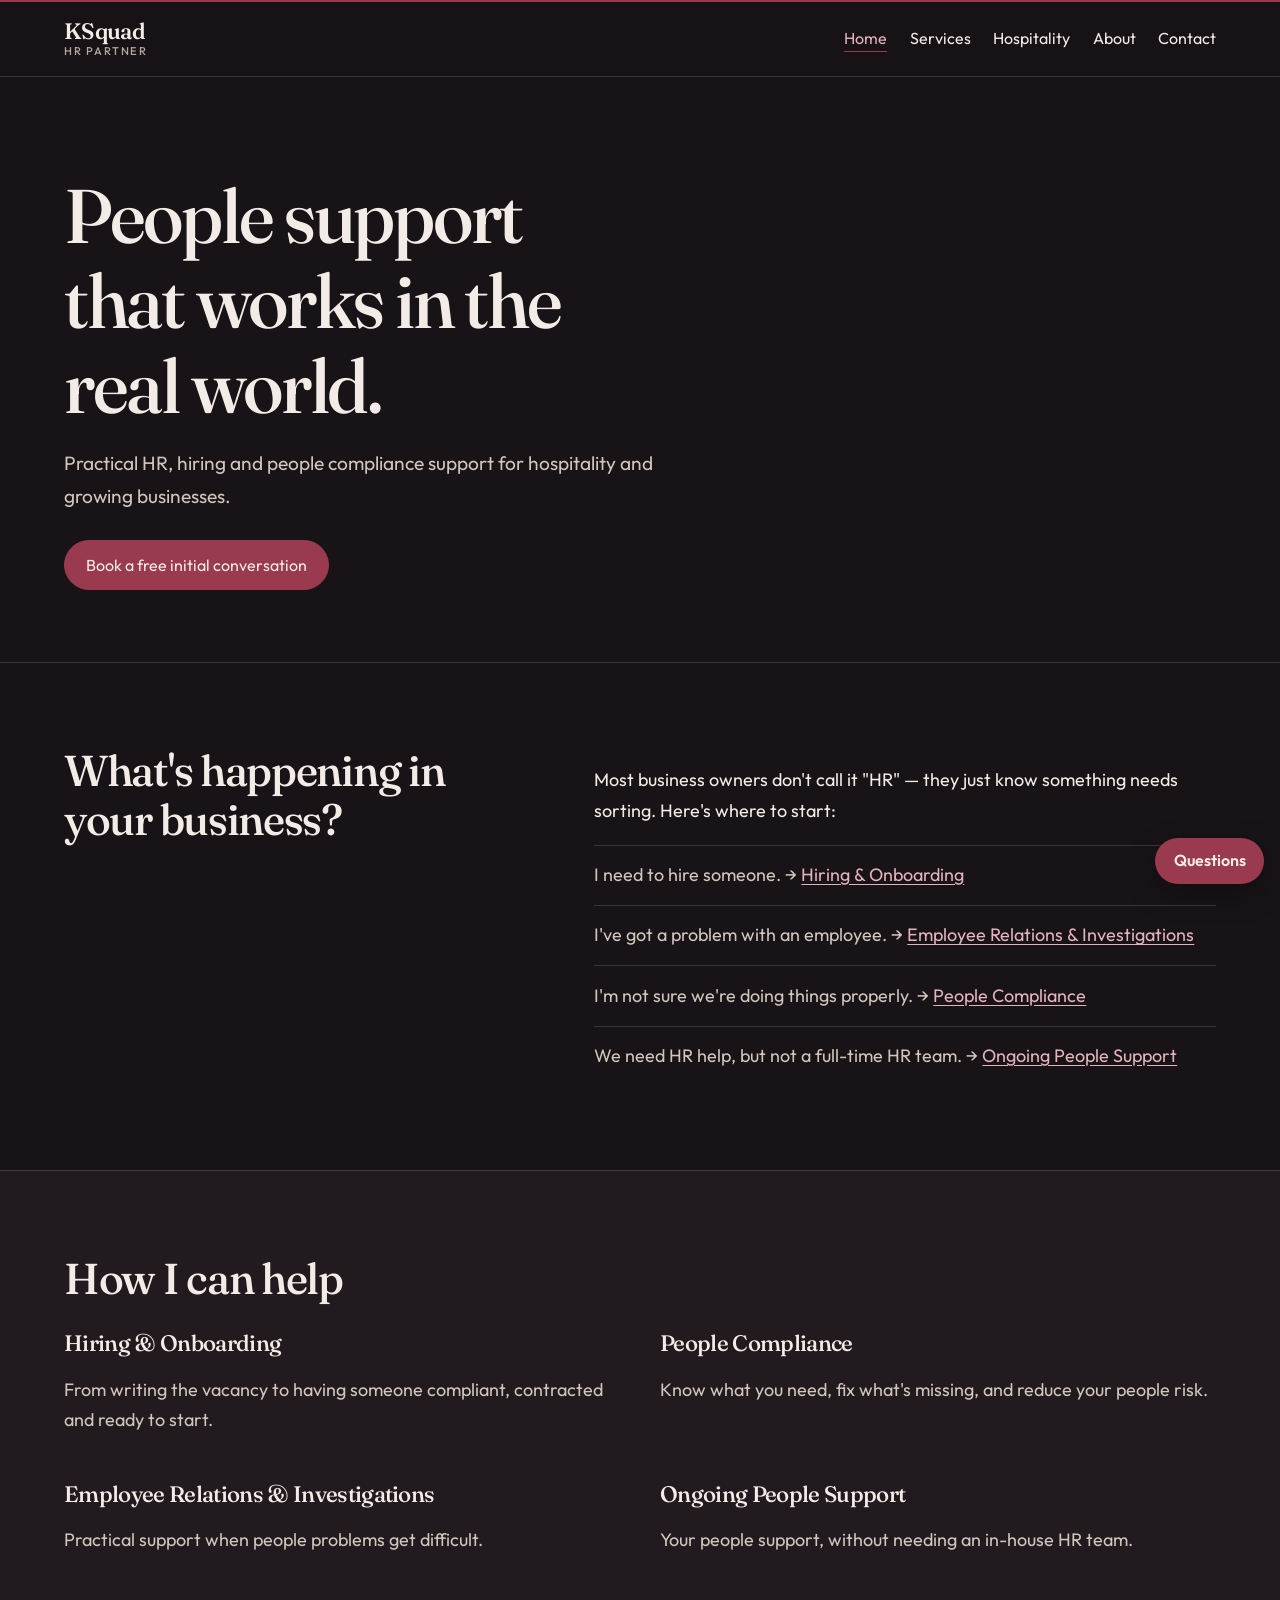
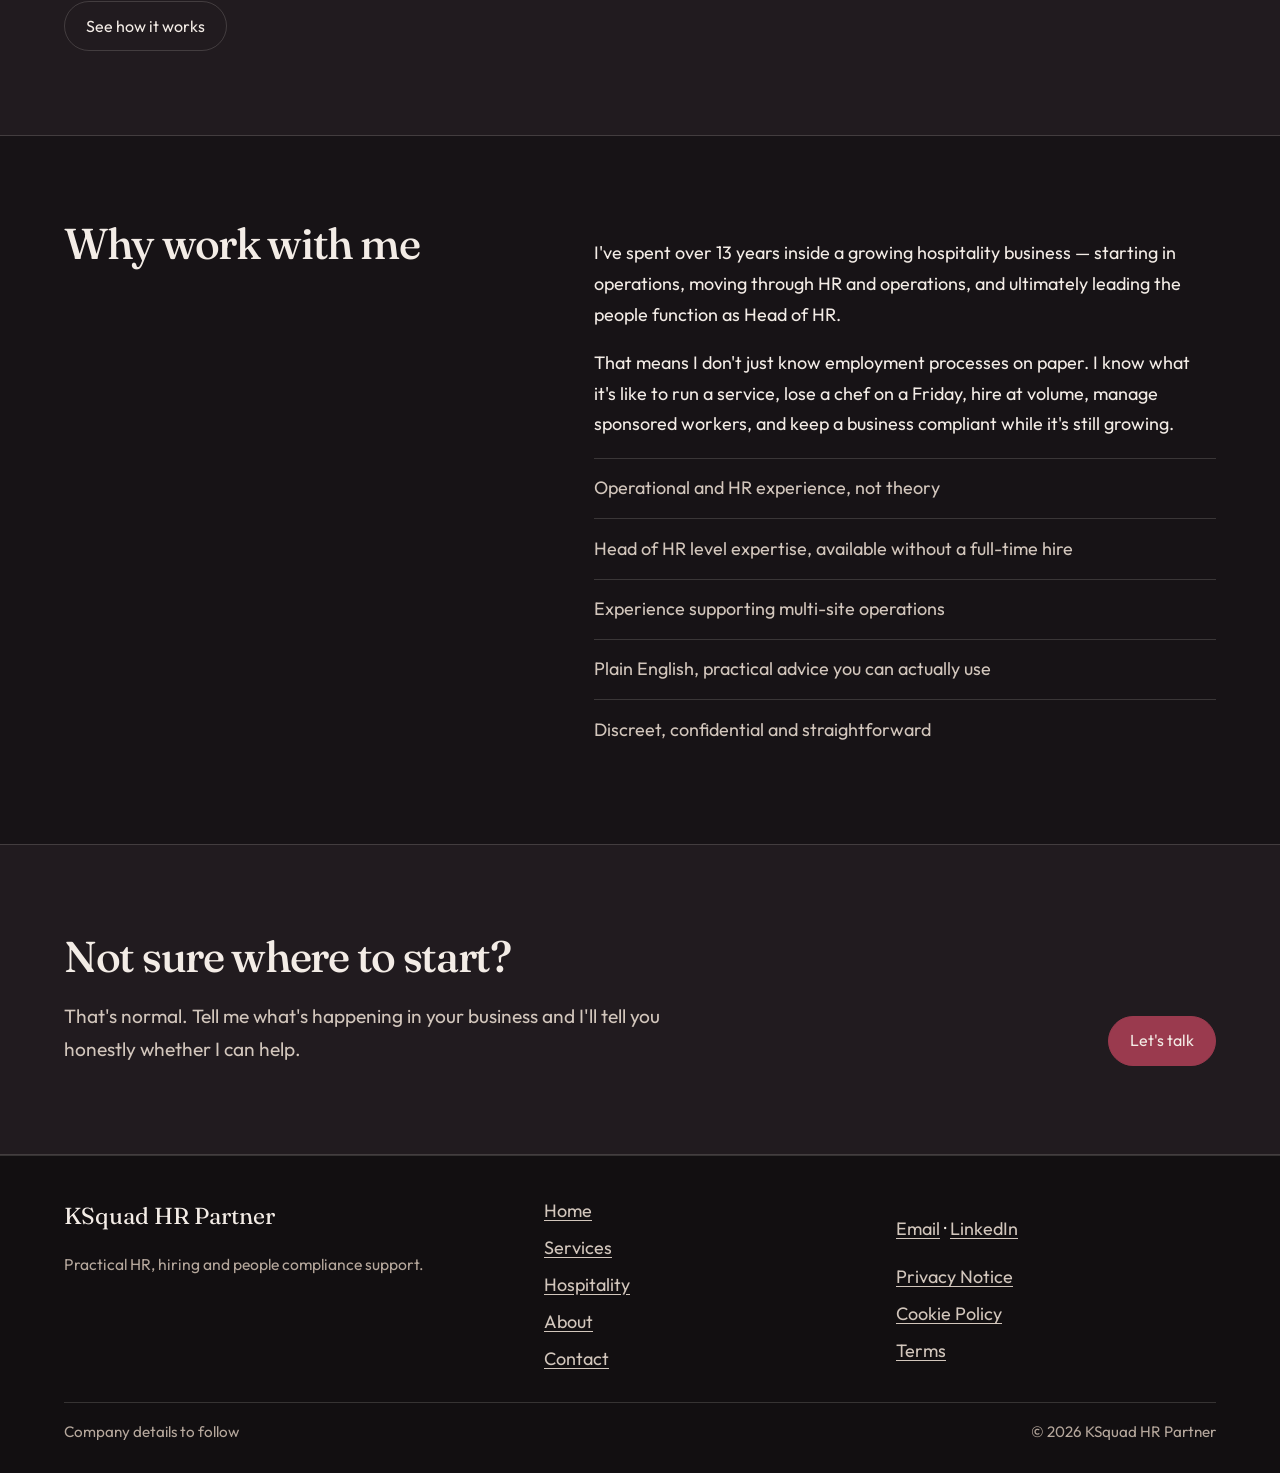
==== commit 226fec15: "Add a scripted FAQ chat on every page Answer from the existing site topics without an external API, " ====
--- a/index.html
+++ b/index.html
@@ -137,5 +137,6 @@
   </div>
 </footer>
 <script src="js/site.js"></script>
+<script src="js/chat.js"></script>
 </body>
 </html>
--- a/css/styles.css
+++ b/css/styles.css
@@ -483,3 +483,142 @@
 @media (prefers-reduced-motion: reduce) {
   html { scroll-behavior: auto; }
 }
+
+.chat-launcher {
+  position: fixed;
+  right: 1rem;
+  bottom: 1rem;
+  z-index: 30;
+  border: 0;
+  border-radius: 999px;
+  padding: 0.85rem 1.15rem;
+  background: #9a3a4e;
+  color: #f3ece6;
+  font: 600 1rem/1.2 Outfit, "Segoe UI", sans-serif;
+  cursor: pointer;
+  box-shadow: 0 10px 30px rgba(0, 0, 0, 0.28);
+}
+
+.chat-launcher:hover { background: #b24a60; }
+
+.chat-panel {
+  position: fixed;
+  right: 1rem;
+  bottom: 4.6rem;
+  z-index: 30;
+  width: min(24rem, calc(100% - 2rem));
+  max-height: min(34rem, calc(100dvh - 6.5rem));
+  display: none;
+  flex-direction: column;
+  background: #211b1f;
+  color: #f3ece6;
+  border: 1px solid rgba(243, 236, 230, 0.16);
+  border-radius: 1.1rem;
+  overflow: hidden;
+  box-shadow: 0 18px 50px rgba(0, 0, 0, 0.4);
+}
+
+.chat-panel.is-open { display: flex; }
+
+.chat-head {
+  display: flex;
+  justify-content: space-between;
+  gap: 1rem;
+  align-items: flex-start;
+  padding: 0.9rem 1rem 0.75rem;
+  border-bottom: 1px solid rgba(243, 236, 230, 0.16);
+}
+
+.chat-head p { margin: 0; }
+
+.chat-kicker {
+  font-size: 0.72rem;
+  letter-spacing: 0.14em;
+  text-transform: uppercase;
+  color: #e3b3be;
+  font-weight: 600;
+}
+
+.chat-title {
+  font-family: Fraunces, Palatino, serif;
+  font-size: 1.25rem;
+  margin: 0.15rem 0 0;
+}
+
+.chat-close {
+  background: transparent;
+  color: #f3ece6;
+  border: 1px solid rgba(243, 236, 230, 0.2);
+  border-radius: 999px;
+  padding: 0.25rem 0.6rem;
+  font: inherit;
+  cursor: pointer;
+}
+
+.chat-log {
+  flex: 1;
+  overflow: auto;
+  padding: 0.9rem 1rem;
+  display: flex;
+  flex-direction: column;
+  gap: 0.65rem;
+}
+
+.chat-msg {
+  margin: 0;
+  max-width: 95%;
+  padding: 0.7rem 0.8rem;
+  border-radius: 0.85rem;
+  line-height: 1.45;
+  font-size: 0.98rem;
+}
+
+.chat-msg-bot {
+  background: #2a2328;
+  color: #f3ece6;
+  align-self: flex-start;
+}
+
+.chat-msg-user {
+  background: #9a3a4e;
+  color: #f3ece6;
+  align-self: flex-end;
+}
+
+.chat-go {
+  display: inline-flex;
+  margin-top: 0.65rem;
+  text-decoration: none;
+  background: #f3ece6;
+  color: #171316;
+  border-radius: 999px;
+  padding: 0.55rem 0.85rem;
+  font-weight: 600;
+}
+
+.chat-go:hover { color: #171316; background: #fff; }
+
+.chat-form {
+  display: flex;
+  gap: 0.45rem;
+  padding: 0.75rem;
+  border-top: 1px solid rgba(243, 236, 230, 0.16);
+}
+
+.chat-form input {
+  min-height: 2.8rem;
+  background: #2a2328;
+  color: #f3ece6;
+  border: 1px solid rgba(243, 236, 230, 0.28);
+  border-radius: 0.7rem;
+}
+
+.chat-form button {
+  border: 0;
+  border-radius: 0.7rem;
+  background: #9a3a4e;
+  color: #f3ece6;
+  font: 600 0.95rem/1 Outfit, sans-serif;
+  padding: 0 0.9rem;
+  cursor: pointer;
+}
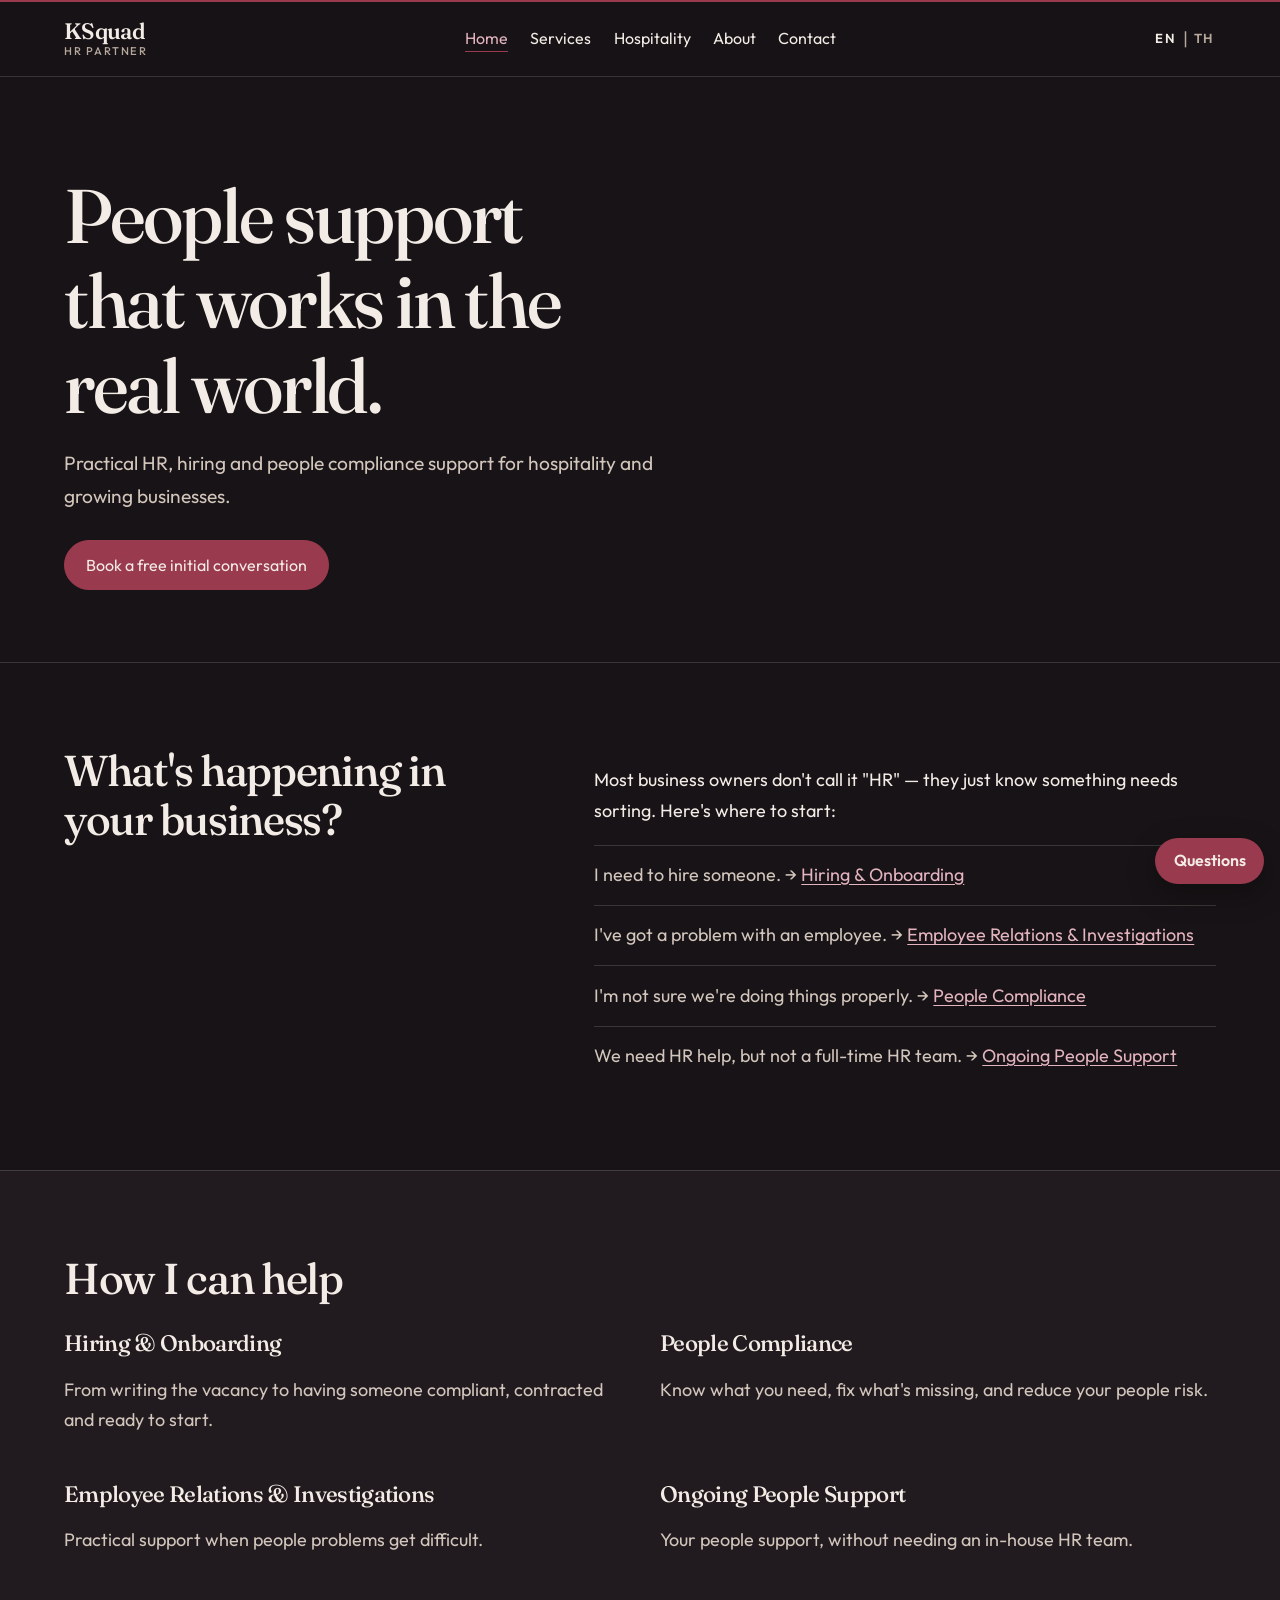
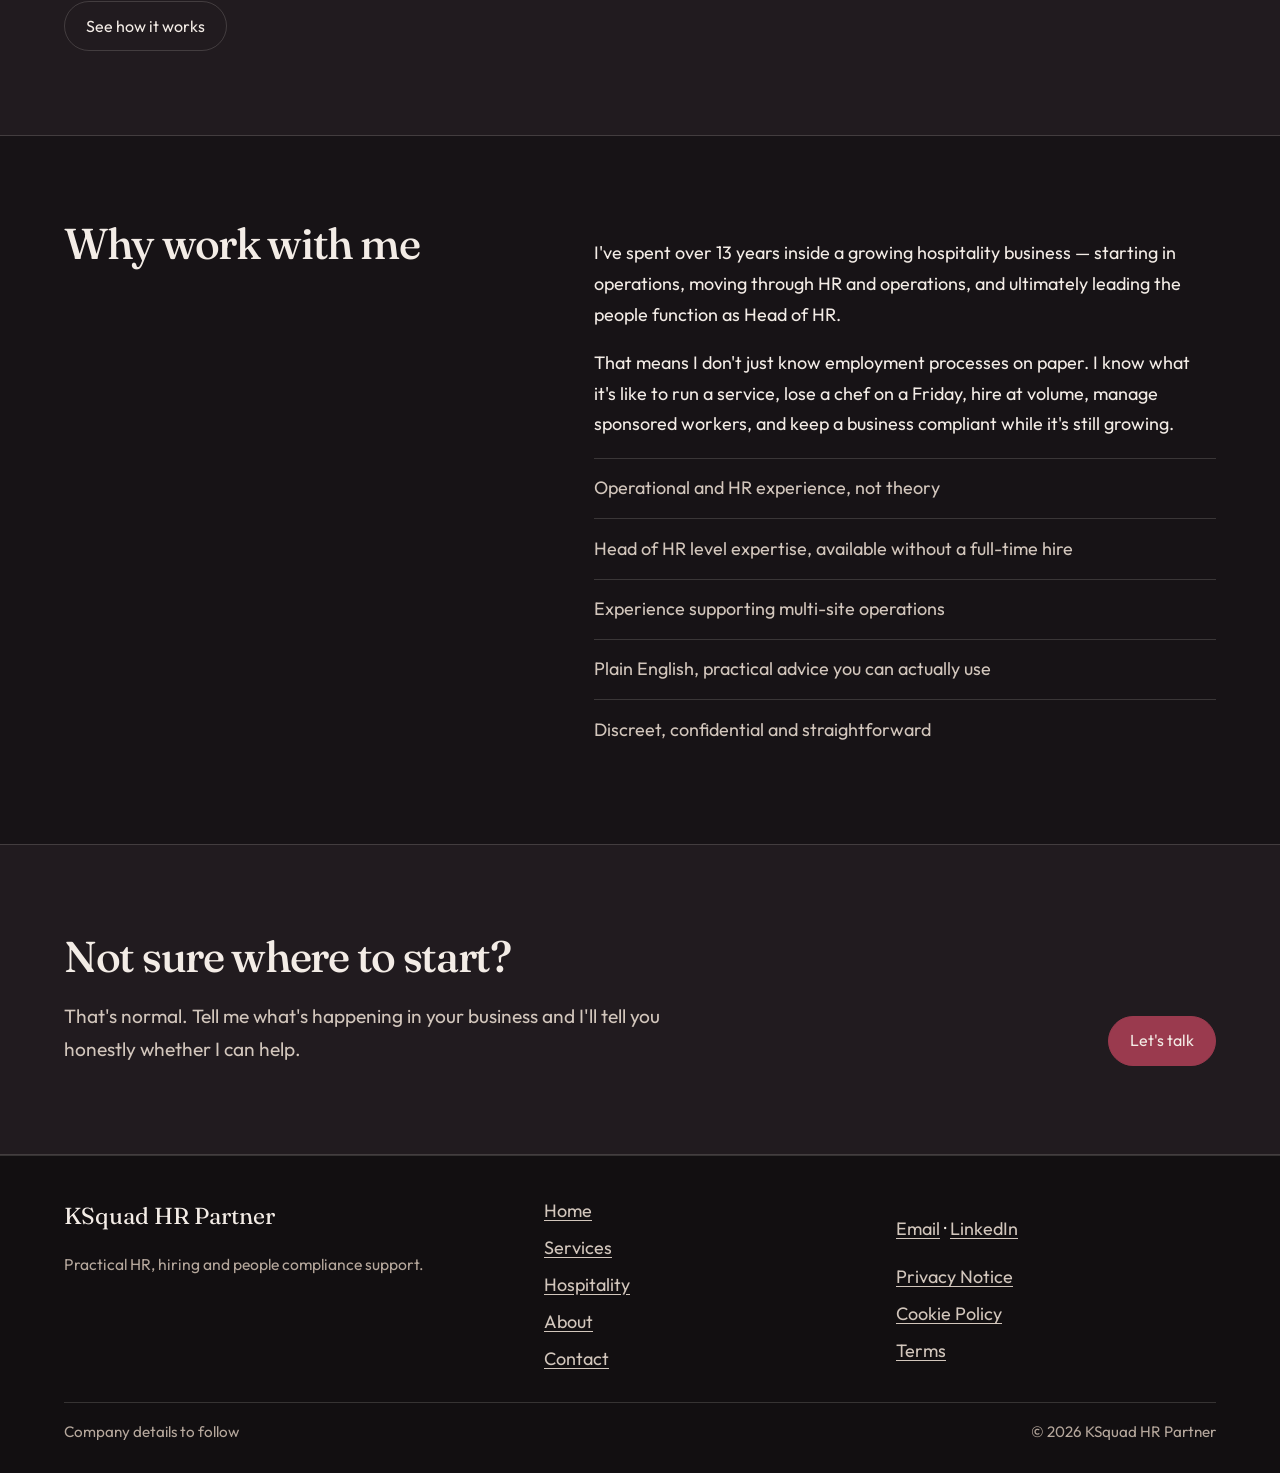
==== commit cbbaebd3: "Add an English and Thai language switch Keep the existing English copy in the pages, and apply a Tha" ====
--- a/index.html
+++ b/index.html
@@ -3,37 +3,44 @@
 <head>
   <meta charset="utf-8">
   <meta name="viewport" content="width=device-width, initial-scale=1">
-  <title>KSquad HR Partner</title>
-  <meta name="description" content="Practical HR, hiring and people compliance support for hospitality and growing businesses.">
+  <title data-i18n="title.home">KSquad HR Partner</title>
+  <meta name="description" content="Practical HR, hiring and people compliance support for hospitality and growing businesses." data-i18n-attr="content:meta.home">
   <link rel="icon" href="favicon.svg" type="image/svg+xml">
   <link rel="preconnect" href="https://fonts.googleapis.com">
   <link rel="preconnect" href="https://fonts.gstatic.com" crossorigin>
-  <link href="https://fonts.googleapis.com/css2?family=Fraunces:opsz,wght@9..144,500;9..144,560&family=Outfit:wght@400;500;600&display=swap" rel="stylesheet">
+  <link href="https://fonts.googleapis.com/css2?family=Fraunces:opsz,wght@9..144,500;9..144,560&family=Outfit:wght@400;500;600&family=Sarabun:wght@400;600&display=swap" rel="stylesheet">
   <link rel="stylesheet" href="css/styles.css">
 </head>
 <body>
-<a class="skip" href="#content">Skip to content</a>
+<a class="skip" href="#content" data-i18n="skip">Skip to content</a>
 <header class="site-header">
   <div class="wrap header-inner">
     <a class="brand" href="index.html">KSquad <span>HR Partner</span></a>
-    <button class="nav-toggle" type="button" aria-expanded="false" aria-controls="site-nav">Menu</button>
-    <nav id="site-nav" class="site-nav" aria-label="Primary">
-      <a href="index.html" aria-current="page">Home</a>
-      <a href="services.html">Services</a>
-      <a href="hospitality.html">Hospitality</a>
-      <a href="about.html">About</a>
-      <a href="contact.html">Contact</a>
+    <nav id="site-nav" class="site-nav" aria-label="Primary" data-i18n-attr="aria-label:nav.primary">
+      <a href="index.html" aria-current="page" data-i18n="nav.home">Home</a>
+      <a href="services.html" data-i18n="nav.services">Services</a>
+      <a href="hospitality.html" data-i18n="nav.hospitality">Hospitality</a>
+      <a href="about.html" data-i18n="nav.about">About</a>
+      <a href="contact.html" data-i18n="nav.contact">Contact</a>
     </nav>
+    <div class="header-tools">
+      <div class="lang-switch" role="group" aria-label="Language" data-i18n-attr="aria-label:ui.language">
+        <button type="button" data-set-lang="en" aria-pressed="true">EN</button>
+        <span aria-hidden="true">|</span>
+        <button type="button" data-set-lang="th" aria-pressed="false">TH</button>
+      </div>
+      <button class="nav-toggle" type="button" aria-expanded="false" aria-controls="site-nav" data-i18n="nav.menu">Menu</button>
+    </div>
   </div>
 </header>
 <main id="content">
 
 <section class="hero">
   <div class="wrap">
-    <h1>People support that works in the real world.</h1>
-    <p class="lede">Practical HR, hiring and people compliance support for hospitality and growing businesses.</p>
+    <h1 data-i18n="home.h1">People support that works in the real world.</h1>
+    <p class="lede" data-i18n="home.lede">Practical HR, hiring and people compliance support for hospitality and growing businesses.</p>
     <div class="actions">
-      <a class="btn btn-primary" href="contact.html">Book a free initial conversation</a>
+      <a class="btn btn-primary" href="contact.html" data-i18n="cta.book">Book a free initial conversation</a>
     </div>
   </div>
 </section>
@@ -41,59 +48,59 @@
 <section class="section">
   <div class="wrap split">
     <div>
-      <h2>What's happening in your business?</h2>
+      <h2 data-i18n="home.happening">What's happening in your business?</h2>
     </div>
     <div>
-      <p>Most business owners don't call it "HR" — they just know something needs sorting. Here's where to start:</p>
+      <p data-i18n="home.start">Most business owners don't call it "HR" — they just know something needs sorting. Here's where to start:</p>
       <ul class="list">
-        <li>I need to hire someone. → <a href="services.html#hiring">Hiring &amp; Onboarding</a></li>
-        <li>I've got a problem with an employee. → <a href="services.html#relations">Employee Relations &amp; Investigations</a></li>
-        <li>I'm not sure we're doing things properly. → <a href="services.html#compliance">People Compliance</a></li>
-        <li>We need HR help, but not a full-time HR team. → <a href="services.html#ongoing">Ongoing People Support</a></li>
+        <li>I need to hire someone. → <a href="services.html#hiring" data-i18n="svc.hiring">Hiring &amp; Onboarding</a></li>
+        <li>I've got a problem with an employee. → <a href="services.html#relations" data-i18n="svc.relations">Employee Relations &amp; Investigations</a></li>
+        <li>I'm not sure we're doing things properly. → <a href="services.html#compliance" data-i18n="svc.compliance">People Compliance</a></li>
+        <li>We need HR help, but not a full-time HR team. → <a href="services.html#ongoing" data-i18n="svc.ongoing">Ongoing People Support</a></li>
       </ul>
     </div>
   </div>
 </section>
 <section class="section band">
   <div class="wrap">
-    <h2>How I can help</h2>
+    <h2 data-i18n="home.how">How I can help</h2>
     <div class="grid-2">
       <article class="card">
-        <h3>Hiring &amp; Onboarding</h3>
-        <p>From writing the vacancy to having someone compliant, contracted and ready to start.</p>
+        <h3 data-i18n="svc.hiring">Hiring &amp; Onboarding</h3>
+        <p data-i18n="home.hiringBlurb">From writing the vacancy to having someone compliant, contracted and ready to start.</p>
       </article>
       <article class="card">
-        <h3>People Compliance</h3>
-        <p>Know what you need, fix what's missing, and reduce your people risk.</p>
+        <h3 data-i18n="svc.compliance">People Compliance</h3>
+        <p data-i18n="home.complianceBlurb">Know what you need, fix what's missing, and reduce your people risk.</p>
       </article>
       <article class="card">
-        <h3>Employee Relations &amp; Investigations</h3>
-        <p>Practical support when people problems get difficult.</p>
+        <h3 data-i18n="svc.relations">Employee Relations &amp; Investigations</h3>
+        <p data-i18n="home.relationsBlurb">Practical support when people problems get difficult.</p>
       </article>
       <article class="card">
-        <h3>Ongoing People Support</h3>
-        <p>Your people support, without needing an in-house HR team.</p>
+        <h3 data-i18n="svc.ongoing">Ongoing People Support</h3>
+        <p data-i18n="home.ongoingBlurb">Your people support, without needing an in-house HR team.</p>
       </article>
     </div>
     <div class="actions">
-      <a class="btn btn-ghost" href="services.html">See how it works</a>
+      <a class="btn btn-ghost" href="services.html" data-i18n="cta.how">See how it works</a>
     </div>
   </div>
 </section>
 <section class="section">
   <div class="wrap split">
     <div>
-      <h2>Why work with me</h2>
+      <h2 data-i18n="home.why">Why work with me</h2>
     </div>
     <div>
-      <p>I've spent over 13 years inside a growing hospitality business — starting in operations, moving through HR and operations, and ultimately leading the people function as Head of HR.</p>
-      <p>That means I don't just know employment processes on paper. I know what it's like to run a service, lose a chef on a Friday, hire at volume, manage sponsored workers, and keep a business compliant while it's still growing.</p>
+      <p data-i18n="about.p1">I've spent over 13 years inside a growing hospitality business — starting in operations, moving through HR and operations, and ultimately leading the people function as Head of HR.</p>
+      <p data-i18n="about.p2">That means I don't just know employment processes on paper. I know what it's like to run a service, lose a chef on a Friday, hire at volume, manage sponsored workers, and keep a business compliant while it's still growing.</p>
       <ul class="list">
-        <li>Operational and HR experience, not theory</li>
-        <li>Head of HR level expertise, available without a full-time hire</li>
-        <li>Experience supporting multi-site operations</li>
-        <li>Plain English, practical advice you can actually use</li>
-        <li>Discreet, confidential and straightforward</li>
+        <li data-i18n="home.b1">Operational and HR experience, not theory</li>
+        <li data-i18n="home.b2">Head of HR level expertise, available without a full-time hire</li>
+        <li data-i18n="home.b3">Experience supporting multi-site operations</li>
+        <li data-i18n="home.b4">Plain English, practical advice you can actually use</li>
+        <li data-i18n="home.b5">Discreet, confidential and straightforward</li>
       </ul>
     </div>
   </div>
@@ -101,10 +108,10 @@
 <section class="close band">
   <div class="wrap">
     <div>
-      <h2>Not sure where to start?</h2>
-      <p class="lede">That's normal. Tell me what's happening in your business and I'll tell you honestly whether I can help.</p>
+      <h2 data-i18n="home.unsure">Not sure where to start?</h2>
+      <p class="lede" data-i18n="home.unsureBody">That's normal. Tell me what's happening in your business and I'll tell you honestly whether I can help.</p>
     </div>
-    <a class="btn btn-primary" href="contact.html">Let's talk</a>
+    <a class="btn btn-primary" href="contact.html" data-i18n="cta.talk">Let's talk</a>
   </div>
 </section>
 
@@ -113,29 +120,30 @@
   <div class="wrap footer-grid">
     <div>
       <p class="footer-brand">KSquad HR Partner</p>
-      <p class="note">Practical HR, hiring and people compliance support.</p>
+      <p class="note" data-i18n="footer.tagline">Practical HR, hiring and people compliance support.</p>
     </div>
-    <nav aria-label="Footer">
-      <a href="index.html">Home</a>
-      <a href="services.html">Services</a>
-      <a href="hospitality.html">Hospitality</a>
-      <a href="about.html">About</a>
-      <a href="contact.html">Contact</a>
+    <nav aria-label="Footer" data-i18n-attr="aria-label:nav.footer">
+      <a href="index.html" data-i18n="nav.home">Home</a>
+      <a href="services.html" data-i18n="nav.services">Services</a>
+      <a href="hospitality.html" data-i18n="nav.hospitality">Hospitality</a>
+      <a href="about.html" data-i18n="nav.about">About</a>
+      <a href="contact.html" data-i18n="nav.contact">Contact</a>
     </nav>
     <div>
-      <p><a href="mailto:hello@example.com">Email</a> · <a href="#">LinkedIn</a></p>
-      <nav aria-label="Legal">
-        <a href="privacy.html">Privacy Notice</a>
-        <a href="cookies.html">Cookie Policy</a>
-        <a href="terms.html">Terms</a>
+      <p><a href="mailto:hello@example.com" data-i18n="footer.email">Email</a> · <a href="#">LinkedIn</a></p>
+      <nav aria-label="Legal" data-i18n-attr="aria-label:nav.legal">
+        <a href="privacy.html" data-i18n="footer.privacy">Privacy Notice</a>
+        <a href="cookies.html" data-i18n="footer.cookies">Cookie Policy</a>
+        <a href="terms.html" data-i18n="eye.terms">Terms</a>
       </nav>
     </div>
   </div>
   <div class="wrap footer-base">
-    <p>Company details to follow</p>
+    <p data-i18n="footer.company">Company details to follow</p>
     <p>© 2026 KSquad HR Partner</p>
   </div>
 </footer>
+<script src="js/i18n.js"></script>
 <script src="js/site.js"></script>
 <script src="js/chat.js"></script>
 </body>
--- a/css/styles.css
+++ b/css/styles.css
@@ -622,3 +622,54 @@
   padding: 0 0.9rem;
   cursor: pointer;
 }
+
+.header-tools {
+  display: flex;
+  align-items: center;
+  gap: 0.65rem;
+}
+
+.lang-switch {
+  display: inline-flex;
+  align-items: center;
+  gap: 0.28rem;
+}
+
+.lang-switch button {
+  background: transparent;
+  border: 0;
+  color: var(--muted);
+  font: 600 0.82rem/1 var(--sans);
+  letter-spacing: 0.12em;
+  cursor: pointer;
+  padding: 0.35rem 0.12rem;
+}
+
+.lang-switch button[aria-pressed="true"] { color: var(--text); }
+
+.lang-switch span { color: var(--muted); }
+
+html[lang="th"] body,
+html[lang="th"] button,
+html[lang="th"] input,
+html[lang="th"] textarea,
+html[lang="th"] select {
+  font-family: "Sarabun", var(--sans);
+  line-height: 1.85;
+}
+
+html[lang="th"] h1,
+html[lang="th"] h2,
+html[lang="th"] h3,
+html[lang="th"] .brand,
+html[lang="th"] .footer-brand,
+html[lang="th"] .chat-title {
+  font-family: "Sarabun", var(--serif);
+  font-weight: 600;
+  letter-spacing: 0;
+}
+
+html[lang="th"] h1,
+html[lang="th"] .page-hero h1 { max-width: 22ch; }
+
+.chat-go { margin-top: 0.7rem; }
